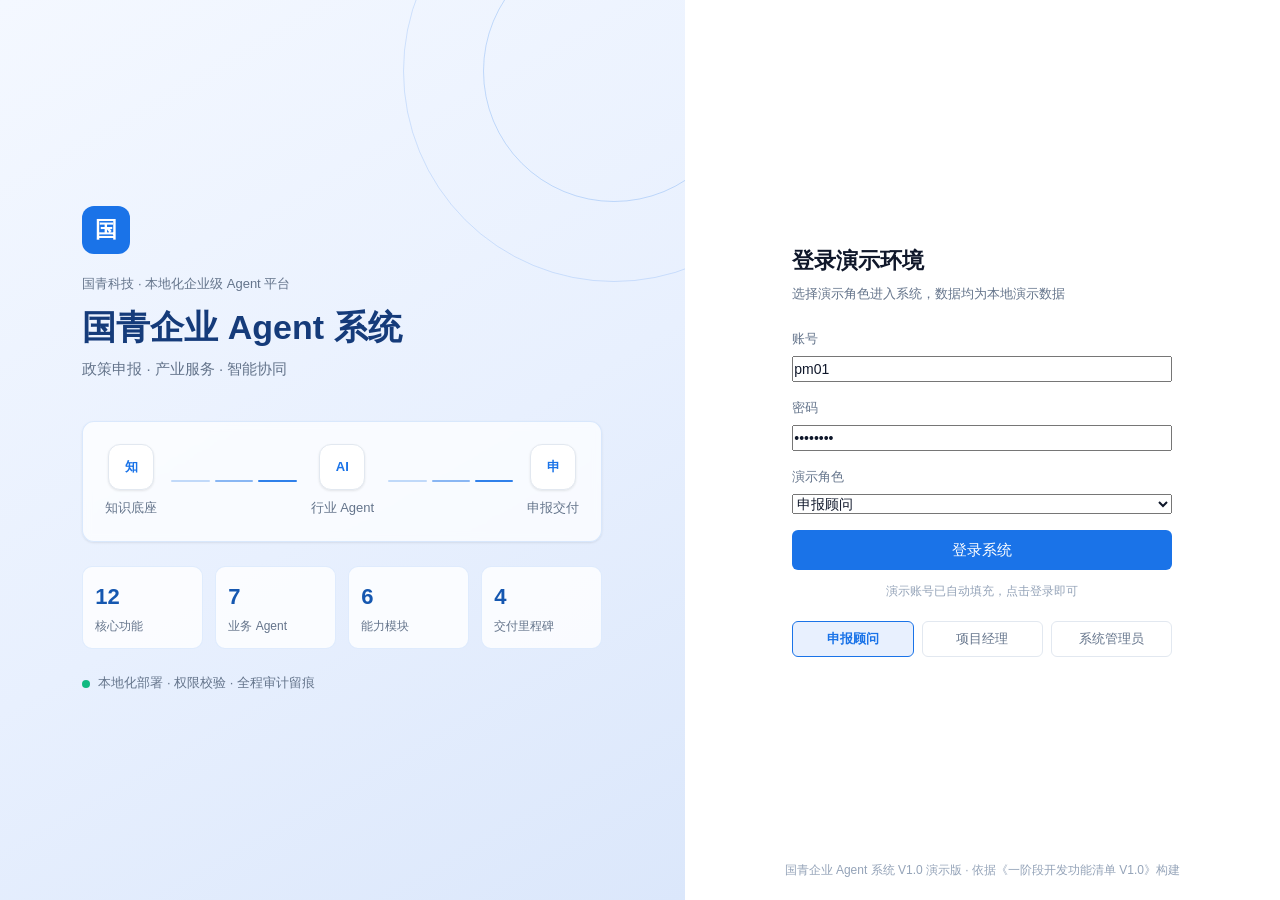
==== 国青企业Agent系统Demo/index.html @ c6323698 "原型初始版本，第一轮评审" ====
<!DOCTYPE html>
<html lang="zh-CN">
<head>
  <meta charset="UTF-8">
  <meta name="viewport" content="width=device-width, initial-scale=1.0">
  <title>国青企业 Agent 系统 · 一阶段 Demo</title>
  <link rel="stylesheet" href="css/style.css">
</head>
<body>
  <div id="app">
    <!-- 登录页 -->
    <div id="login-view" class="login-view">
      <div class="login-brand">
        <div class="login-brand-inner">
          <div class="brand-mark brand-mark-lg">国</div>
          <div class="login-kicker">国青科技 · 本地化企业级 Agent 平台</div>
          <h1>国青企业 Agent 系统</h1>
          <p class="login-tagline">政策申报 · 产业服务 · 智能协同</p>
          <div class="login-flow" aria-hidden="true">
            <div class="flow-node"><span class="flow-ico">知</span><span>知识底座</span></div>
            <div class="flow-line"><i></i><i></i><i></i></div>
            <div class="flow-node"><span class="flow-ico">AI</span><span>行业 Agent</span></div>
            <div class="flow-line"><i></i><i></i><i></i></div>
            <div class="flow-node"><span class="flow-ico">申</span><span>申报交付</span></div>
          </div>
          <div class="login-stats">
            <div><b>12</b><span>核心功能</span></div>
            <div><b>7</b><span>业务 Agent</span></div>
            <div><b>6</b><span>能力模块</span></div>
            <div><b>4</b><span>交付里程碑</span></div>
          </div>
          <div class="login-secure">
            <span class="dot dot-green"></span> 本地化部署 · 权限校验 · 全程审计留痕
          </div>
        </div>
      </div>
      <div class="login-panel">
        <div class="login-card">
          <div class="login-card-head">
            <h2>登录演示环境</h2>
            <p>选择演示角色进入系统，数据均为本地演示数据</p>
          </div>
          <label class="field">
            <span>账号</span>
            <input id="login-account" type="text" value="pm01" autocomplete="username">
          </label>
          <label class="field">
            <span>密码</span>
            <input id="login-password" type="password" value="demo1234" autocomplete="current-password">
          </label>
          <label class="field">
            <span>演示角色</span>
            <select id="login-role">
              <option value="申报顾问">申报顾问</option>
              <option value="项目经理">项目经理</option>
              <option value="系统管理员">系统管理员</option>
            </select>
          </label>
          <button id="login-btn" class="btn btn-primary btn-block">登录系统</button>
          <div class="login-hint">演示账号已自动填充，点击登录即可</div>
          <div class="login-roles">
            <button class="role-chip active" data-role="申报顾问">申报顾问</button>
            <button class="role-chip" data-role="项目经理">项目经理</button>
            <button class="role-chip" data-role="系统管理员">系统管理员</button>
          </div>
        </div>
        <div class="login-foot">国青企业 Agent 系统 V1.0 演示版 · 依据《一阶段开发功能清单 V1.0》构建</div>
      </div>
    </div>

    <!-- 主应用 -->
    <div id="app-shell" class="app-shell hidden">
      <aside class="sidebar" id="sidebar">
        <div class="sidebar-brand">
          <span class="brand-mark">国</span>
          <div>
            <div class="brand-name">国青企业 Agent</div>
            <div class="brand-sub">政策申报协同平台</div>
          </div>
        </div>
        <nav class="side-nav" id="side-nav"></nav>
        <div class="side-user">
          <div class="avatar" id="side-avatar">顾</div>
          <div>
            <div class="side-user-name" id="side-user-name">顾晓岚</div>
            <div class="side-user-role" id="side-user-role">申报顾问</div>
          </div>
          <button class="icon-btn" id="logout-btn" title="退出登录" aria-label="退出登录"></button>
        </div>
      </aside>

      <div class="main">
        <header class="topbar">
          <button class="icon-btn menu-btn" id="menu-btn" title="菜单" aria-label="菜单"></button>
          <div class="crumb" id="crumb">工作台</div>
          <div class="top-search">
            <input id="global-search" type="text" placeholder="搜索功能、企业、政策、文档…">
            <button class="btn btn-ghost btn-sm" id="search-btn">搜索</button>
          </div>
          <div class="top-actions">
            <button class="icon-btn" id="notify-btn" title="通知" aria-label="通知">
              <span class="notify-dot"></span>
            </button>
            <div class="top-user">
              <div class="avatar" id="top-avatar">顾</div>
              <div>
                <div class="top-user-name" id="top-user-name">顾晓岚</div>
                <div class="top-user-role" id="top-user-role">申报顾问</div>
              </div>
            </div>
          </div>
          <div class="dropdown hidden" id="notify-dropdown">
            <div class="dropdown-head">待办与提醒</div>
            <div class="dropdown-list" id="notify-list"></div>
          </div>
        </header>
        <main class="view" id="view"></main>
      </div>
    </div>
  </div>

  <div id="modal-root"></div>
  <div id="drawer-root"></div>
  <div id="toast-root"></div>
  <script src="js/data.js"></script>
  <script src="js/app.js"></script>
</body>
</html>
---- 国青企业Agent系统Demo/css/style.css ----
:root {
  --primary: #1a73e8;
  --primary-light: #e8f0fe;
  --primary-dark: #1557b0;
  --success: #10b981;
  --success-bg: #d1fae5;
  --success-text: #059669;
  --warning: #f59e0b;
  --warning-bg: #fef3c7;
  --warning-text: #d97706;
  --danger: #ef4444;
  --danger-bg: #fee2e2;
  --danger-text: #ef4444;
  --info: #3b82f6;
  --info-bg: #e8f0fe;
  --info-text: #1a73e8;
  --bg: #f8fafc;
  --card: #ffffff;
  --border: #e2e8f0;
  --secondary-bg: #f1f5f9;
  --row-alt: #fafbfc;
  --text: #0f172a;
  --text-2: #64748b;
  --text-3: #94a3b8;
  --radius-btn: 6px;
  --radius-input: 8px;
  --radius-card: 10px;
  --radius-modal: 12px;
  --shadow-card: 0 1px 3px rgba(0,0,0,.06), 0 1px 2px rgba(0,0,0,.04);
  --shadow-hover: 0 4px 16px rgba(0,0,0,.08);
  --shadow-modal: 0 8px 32px rgba(0,0,0,.12);
  --sidebar-w: 232px;
  --topbar-h: 56px;
  --font: "PingFang SC", "Microsoft YaHei", "Segoe UI", sans-serif;
}

* { box-sizing: border-box; margin: 0; padding: 0; }
html, body { height: 100%; }
body {
  font-family: var(--font);
  font-size: 14px;
  line-height: 1.6;
  color: var(--text);
  background: var(--bg);
  -webkit-font-smoothing: antialiased;
}
button, input, select, textarea { font: inherit; color: inherit; }
button { cursor: pointer; background: none; border: none; }
a { color: var(--primary); text-decoration: none; }
.hidden { display: none !important; }

/* ===== 通用元素 ===== */
.btn {
  display: inline-flex;
  align-items: center;
  justify-content: center;
  gap: 6px;
  height: 34px;
  padding: 0 14px;
  border-radius: var(--radius-btn);
  font-size: 14px;
  font-weight: 500;
  border: 1px solid transparent;
  transition: all 150ms cubic-bezier(.4,0,.2,1);
  white-space: nowrap;
}
.btn svg { width: 15px; height: 15px; flex: none; }
.btn:active { transform: scale(.98); }
.btn:disabled { opacity: .4; cursor: not-allowed; }
.btn-primary { background: var(--primary); color: #fff; }
.btn-primary:hover { background: var(--primary-dark); }
.btn-outline { border-color: var(--border); background: var(--card); color: var(--text); }
.btn-outline:hover { border-color: var(--primary); color: var(--primary); background: var(--primary-light); }
.btn-ghost { color: var(--text-2); }
.btn-ghost:hover { background: var(--secondary-bg); color: var(--text); }
.btn-danger { background: var(--danger-bg); color: var(--danger-text); }
.btn-danger:hover { background: #fecaca; }
.btn-success { background: var(--success-bg); color: var(--success-text); }
.btn-sm { height: 28px; padding: 0 10px; font-size: 13px; }
.btn-block { width: 100%; height: 40px; font-size: 15px; }
.icon-btn {
  width: 32px; height: 32px;
  display: inline-flex; align-items: center; justify-content: center;
  border-radius: var(--radius-btn); color: var(--text-2);
  transition: all 150ms cubic-bezier(.4,0,.2,1); position: relative;
}
.icon-btn:hover { background: var(--secondary-bg); color: var(--text); }
.icon-btn svg { width: 17px; height: 17px; }

.field { display: flex; flex-direction: column; gap: 6px; }
.field > span { font-size: 13px; color: var(--text-2); }
.input, .select, textarea.input {
  height: 38px;
  border: 1px solid var(--border);
  border-radius: var(--radius-input);
  background: var(--card);
  padding: 0 12px;
  font-size: 14px;
  outline: none;
  width: 100%;
  transition: box-shadow 150ms ease, border-color 150ms ease;
}
textarea.input { height: auto; padding: 10px 12px; resize: vertical; }
.input:focus, .select:focus, textarea.input:focus {
  border-color: var(--primary);
  box-shadow: 0 0 0 2px rgba(26,115,232,.22);
}
.input::placeholder, textarea.input::placeholder { color: var(--text-3); }
.form-grid { display: grid; grid-template-columns: repeat(2, 1fr); gap: 16px; }

.card {
  background: var(--card);
  border: 1px solid var(--border);
  border-radius: var(--radius-card);
  box-shadow: var(--shadow-card);
  padding: 20px;
  transition: box-shadow 150ms ease;
}
.card.hoverable:hover { box-shadow: var(--shadow-hover); }
.card-head {
  display: flex; align-items: flex-start; justify-content: space-between;
  gap: 16px; margin-bottom: 16px;
}
.card-title { font-size: 16px; font-weight: 600; line-height: 1.4; }
.card-sub { font-size: 12px; color: var(--text-2); margin-top: 2px; }

.page-head {
  display: flex; align-items: flex-start; justify-content: space-between;
  gap: 16px; margin-bottom: 20px; flex-wrap: wrap;
}
.page-title { font-size: 20px; font-weight: 700; line-height: 1.3; }
.page-sub { font-size: 13px; color: var(--text-2); margin-top: 4px; max-width: 760px; }
.page-actions { display: flex; gap: 8px; align-items: center; flex-wrap: wrap; }

.tag {
  display: inline-flex; align-items: center; gap: 4px;
  height: 22px; padding: 0 8px; border-radius: 12px;
  font-size: 11px; font-weight: 500; white-space: nowrap;
}
.tag::before { content: ""; width: 5px; height: 5px; border-radius: 50%; background: currentColor; }
.tag-green { background: var(--success-bg); color: var(--success-text); }
.tag-yellow { background: var(--warning-bg); color: var(--warning-text); }
.tag-red { background: var(--danger-bg); color: var(--danger-text); }
.tag-blue { background: var(--info-bg); color: var(--info-text); }
.tag-gray { background: var(--secondary-bg); color: var(--text-2); }
.tag-plain::before { display: none; }

.dot { display: inline-block; width: 8px; height: 8px; border-radius: 50%; }
.dot-green { background: var(--success); }
.dot-yellow { background: var(--warning); }
.dot-red { background: var(--danger); }
.dot-blue { background: var(--info); }
.dot-gray { background: var(--text-3); }

.table-wrap { overflow-x: auto; border: 1px solid var(--border); border-radius: 8px; }
.table { width: 100%; border-collapse: collapse; font-size: 13px; min-width: 720px; }
.table th {
  background: var(--secondary-bg);
  color: var(--text-2);
  font-size: 12px;
  font-weight: 500;
  text-align: left;
  padding: 10px 12px;
  white-space: nowrap;
  border-bottom: 1px solid var(--border);
}
.table td {
  padding: 10px 12px;
  border-bottom: 1px solid var(--border);
  vertical-align: middle;
  line-height: 1.5;
}
.table tbody tr:nth-child(even) { background: var(--row-alt); }
.table tbody tr:hover { background: var(--primary-light); }
.table tbody tr:last-child td { border-bottom: none; }
.table .num { text-align: right; font-variant-numeric: tabular-nums; font-weight: 600; }
.table .link { color: var(--primary); cursor: pointer; }
.table .link:hover { text-decoration: underline; }

.kpi-row { display: grid; grid-template-columns: repeat(4, 1fr); gap: 16px; margin-bottom: 16px; }
.kpi {
  background: var(--card); border: 1px solid var(--border);
  border-radius: var(--radius-card); box-shadow: var(--shadow-card); padding: 16px;
  display: flex; align-items: center; gap: 14px;
}
.kpi-ico {
  width: 40px; height: 40px; border-radius: 10px; flex: none;
  display: flex; align-items: center; justify-content: center;
  background: var(--primary-light); color: var(--primary);
}
.kpi-ico svg { width: 20px; height: 20px; }
.kpi-meta { min-width: 0; }
.kpi-label { font-size: 12px; color: var(--text-2); }
.kpi-value { font-size: 22px; font-weight: 700; font-variant-numeric: tabular-nums; line-height: 1.25; }
.kpi-delta { font-size: 12px; color: var(--text-2); display: flex; align-items: center; gap: 4px; }
.kpi-delta.up { color: var(--success-text); }
.kpi-delta.down { color: var(--danger-text); }

.grid-2 { display: grid; grid-template-columns: 1fr 1fr; gap: 16px; }
.grid-3 { display: grid; grid-template-columns: repeat(3, 1fr); gap: 16px; }
.grid-4 { display: grid; grid-template-columns: repeat(4, 1fr); gap: 16px; }
.grid-2-1 { display: grid; grid-template-columns: 2fr 1fr; gap: 16px; }
.grid-1-2 { display: grid; grid-template-columns: 1fr 2fr; gap: 16px; }
.section { margin-bottom: 16px; }

.bar { height: 8px; border-radius: 4px; background: var(--secondary-bg); overflow: hidden; }
.bar > i { display: block; height: 100%; border-radius: 4px; background: var(--primary); }
.bar-green > i { background: var(--success); }
.bar-yellow > i { background: var(--warning); }
.bar-red > i { background: var(--danger); }

.progress-steps { display: flex; align-items: flex-start; gap: 0; }
.pstep { flex: 1; display: flex; flex-direction: column; align-items: center; gap: 6px; text-align: center; position: relative; }
.pstep::before {
  content: ""; position: absolute; top: 13px; left: -50%; width: 100%; height: 2px; background: var(--border);
}
.pstep:first-child::before { display: none; }
.pstep.done::before { background: var(--success); }
.pstep-ico {
  width: 28px; height: 28px; border-radius: 50%; background: var(--secondary-bg);
  color: var(--text-3); display: flex; align-items: center; justify-content: center;
  font-size: 12px; font-weight: 600; z-index: 1; border: 2px solid var(--border);
}
.pstep.done .pstep-ico { background: var(--success-bg); color: var(--success-text); border-color: var(--success); }
.pstep.active .pstep-ico { background: var(--primary-light); color: var(--primary); border-color: var(--primary); }
.pstep-label { font-size: 12px; color: var(--text-2); }
.pstep.done .pstep-label { color: var(--success-text); }
.pstep.active .pstep-label { color: var(--primary); font-weight: 600; }

.filter-bar {
  display: flex; align-items: flex-end; gap: 12px; flex-wrap: wrap;
  background: var(--card); border: 1px solid var(--border); border-radius: var(--radius-card);
  padding: 16px; margin-bottom: 16px;
}
.filter-bar .field { min-width: 150px; flex: 1; }

.tabs { display: flex; gap: 4px; border-bottom: 1px solid var(--border); margin-bottom: 16px; }
.tab {
  padding: 8px 12px; font-size: 14px; color: var(--text-2); border-bottom: 2px solid transparent;
  margin-bottom: -1px; transition: all 150ms ease;
}
.tab:hover { color: var(--text); }
.tab.active { color: var(--primary); border-bottom-color: var(--primary); font-weight: 600; }

.agent-steps {
  background: var(--primary-light); border-radius: 8px; padding: 12px 16px;
  display: flex; align-items: center; gap: 10px; font-size: 13px; color: var(--primary-dark);
  margin-bottom: 12px;
}
.agent-steps .spin { width: 16px; height: 16px; border: 2px solid rgba(26,115,232,.25); border-top-color: var(--primary); border-radius: 50%; animation: spin .8s linear infinite; }
@keyframes spin { to { transform: rotate(360deg); } }

.skeleton { border-radius: 6px; background: linear-gradient(90deg, #eef2f7 25%, #e2e8f0 37%, #eef2f7 63%); background-size: 400% 100%; animation: shimmer 1.4s ease infinite; }
@keyframes shimmer { 0% { background-position: 100% 0; } 100% { background-position: -100% 0; } }

.empty {
  display: flex; flex-direction: column; align-items: center; justify-content: center;
  gap: 8px; padding: 40px 16px; color: var(--text-3); text-align: center;
}
.empty svg { width: 40px; height: 40px; opacity: .55; }

/* ===== 登录页 ===== */
.login-view { min-height: 100vh; display: grid; grid-template-columns: 1.15fr 1fr; background: var(--card); }
.login-brand {
  background: linear-gradient(150deg, #f4f8ff 0%, #e8f0fe 55%, #dbe7fb 100%);
  display: flex; align-items: center; justify-content: center; padding: 48px; position: relative; overflow: hidden;
}
.login-brand::before {
  content: ""; position: absolute; right: -140px; top: -140px; width: 420px; height: 420px;
  border-radius: 50%; border: 1px solid rgba(26,115,232,.16);
}
.login-brand::after {
  content: ""; position: absolute; right: -60px; top: -60px; width: 260px; height: 260px;
  border-radius: 50%; border: 1px solid rgba(26,115,232,.22);
}
.login-brand-inner { max-width: 520px; width: 100%; position: relative; z-index: 1; }
.brand-mark {
  width: 34px; height: 34px; border-radius: 9px; background: var(--primary); color: #fff;
  display: inline-flex; align-items: center; justify-content: center; font-weight: 700; font-size: 16px; flex: none;
}
.brand-mark-lg { width: 48px; height: 48px; border-radius: 12px; font-size: 22px; }
.login-kicker { margin-top: 20px; font-size: 13px; color: var(--text-2); letter-spacing: 0; }
.login-brand h1 { font-size: 34px; font-weight: 700; line-height: 1.3; margin-top: 10px; color: #153b7a; }
.login-tagline { font-size: 15px; color: var(--text-2); margin-top: 8px; }
.login-flow {
  margin-top: 40px; background: rgba(255,255,255,.72); border: 1px solid rgba(26,115,232,.14);
  border-radius: 12px; padding: 22px; display: flex; align-items: center; gap: 14px;
  box-shadow: var(--shadow-card); backdrop-filter: blur(4px);
}
.flow-node { display: flex; flex-direction: column; align-items: center; gap: 8px; font-size: 13px; color: var(--text-2); flex: none; }
.flow-ico {
  width: 46px; height: 46px; border-radius: 12px; background: var(--card);
  border: 1px solid var(--border); box-shadow: var(--shadow-card);
  display: flex; align-items: center; justify-content: center; font-size: 13px; font-weight: 700; color: var(--primary);
}
.flow-line { flex: 1; display: flex; gap: 5px; }
.flow-line i { flex: 1; height: 2px; border-radius: 1px; background: var(--primary); opacity: .25; }
.flow-line i:nth-child(2) { opacity: .5; }
.flow-line i:nth-child(3) { opacity: .9; }
.login-stats { display: grid; grid-template-columns: repeat(4, 1fr); gap: 12px; margin-top: 24px; }
.login-stats > div { background: rgba(255,255,255,.8); border: 1px solid rgba(26,115,232,.12); border-radius: 10px; padding: 12px; }
.login-stats b { display: block; font-size: 22px; color: var(--primary-dark); font-variant-numeric: tabular-nums; }
.login-stats span { font-size: 12px; color: var(--text-2); }
.login-secure { display: flex; align-items: center; gap: 8px; margin-top: 24px; font-size: 13px; color: var(--text-2); }

.login-panel { display: flex; flex-direction: column; align-items: center; justify-content: center; padding: 48px; background: var(--card); }
.login-card { width: 100%; max-width: 380px; }
.login-card-head h2 { font-size: 22px; font-weight: 700; }
.login-card-head p { font-size: 13px; color: var(--text-2); margin: 6px 0 24px; }
.login-card .field { margin-bottom: 16px; }
.login-hint { font-size: 12px; color: var(--text-3); text-align: center; margin-top: 12px; }
.login-roles { display: grid; grid-template-columns: repeat(3, 1fr); gap: 8px; margin-top: 20px; }
.role-chip {
  height: 36px; border-radius: var(--radius-btn); border: 1px solid var(--border);
  font-size: 13px; color: var(--text-2); transition: all 150ms ease;
}
.role-chip:hover { border-color: var(--primary); color: var(--primary); }
.role-chip.active { background: var(--primary-light); border-color: var(--primary); color: var(--primary); font-weight: 600; }
.login-foot { position: absolute; bottom: 20px; font-size: 12px; color: var(--text-3); }

/* ===== 主框架 ===== */
.app-shell { min-height: 100vh; display: flex; }
.sidebar {
  width: var(--sidebar-w); flex: none; background: var(--card); border-right: 1px solid var(--border);
  display: flex; flex-direction: column; position: sticky; top: 0; height: 100vh;
}
.sidebar-brand { display: flex; align-items: center; gap: 10px; padding: 16px; border-bottom: 1px solid var(--border); }
.brand-name { font-size: 14px; font-weight: 700; }
.brand-sub { font-size: 11px; color: var(--text-2); }
.side-nav { flex: 1; overflow-y: auto; padding: 12px 10px; }
.nav-group { margin-bottom: 4px; }
.nav-item {
  display: flex; align-items: center; gap: 10px; width: 100%;
  padding: 9px 10px; border-radius: 6px; font-size: 14px; color: var(--text-2);
  transition: all 150ms ease; text-align: left;
}
.nav-item svg { width: 17px; height: 17px; flex: none; }
.nav-item:hover { background: var(--secondary-bg); color: var(--text); }
.nav-item.active { background: var(--primary-light); color: var(--primary); font-weight: 600; }
.nav-chevron { margin-left: auto; width: 14px; height: 14px; transition: transform 150ms ease; }
.nav-chevron.open { transform: rotate(90deg); }
.nav-sub { padding-left: 34px; display: none; }
.nav-sub.open { display: block; }
.nav-sub-item {
  display: block; width: 100%; text-align: left; padding: 7px 10px;
  border-radius: 6px; font-size: 13px; color: var(--text-2); transition: all 150ms ease;
}
.nav-sub-item:hover { background: var(--secondary-bg); color: var(--text); }
.nav-sub-item.active { color: var(--primary); font-weight: 600; background: var(--primary-light); }
.side-user {
  border-top: 1px solid var(--border); padding: 12px 14px;
  display: flex; align-items: center; gap: 10px;
}
.avatar {
  width: 32px; height: 32px; border-radius: 50%; flex: none;
  background: linear-gradient(135deg, var(--primary), #4f83f1); color: #fff;
  display: flex; align-items: center; justify-content: center; font-size: 13px; font-weight: 600;
}
.side-user-name { font-size: 13px; font-weight: 600; }
.side-user-role { font-size: 12px; color: var(--text-2); }
.side-user .icon-btn { margin-left: auto; }

.main { flex: 1; min-width: 0; display: flex; flex-direction: column; }
.topbar {
  height: var(--topbar-h); background: var(--card); border-bottom: 1px solid var(--border);
  display: flex; align-items: center; gap: 16px; padding: 0 20px; position: sticky; top: 0; z-index: 30;
}
.crumb { font-size: 14px; font-weight: 600; white-space: nowrap; }
.top-search { flex: 1; max-width: 440px; display: flex; gap: 8px; margin-left: auto; }
.top-search .input { height: 32px; }
.top-actions { display: flex; align-items: center; gap: 6px; }
.top-user { display: flex; align-items: center; gap: 8px; padding-left: 6px; }
.top-user-name { font-size: 13px; font-weight: 600; }
.top-user-role { font-size: 12px; color: var(--text-2); }
.notify-dot {
  position: absolute; top: 6px; right: 6px; width: 7px; height: 7px; border-radius: 50%;
  background: var(--danger); border: 1.5px solid var(--card);
}
.menu-btn { display: none; }
.dropdown {
  position: absolute; top: 48px; right: 8px; width: 320px; background: var(--card);
  border: 1px solid var(--border); border-radius: var(--radius-card); box-shadow: var(--shadow-modal);
  z-index: 60; overflow: hidden;
}
.dropdown-head { padding: 12px 16px; font-size: 14px; font-weight: 600; border-bottom: 1px solid var(--border); }
.dropdown-list { max-height: 360px; overflow-y: auto; }
.drop-item { display: flex; gap: 10px; padding: 12px 16px; border-bottom: 1px solid var(--border); align-items: flex-start; }
.drop-item:last-child { border-bottom: none; }
.drop-item:hover { background: var(--secondary-bg); }
.drop-item .dot { margin-top: 6px; }
.drop-item b { font-size: 13px; display: block; }
.drop-item span { font-size: 12px; color: var(--text-2); display: block; }
.drop-item time { font-size: 11px; color: var(--text-3); display: block; margin-top: 2px; }

.view { padding: 24px; flex: 1; }

/* ===== 组件：聊天 / 时间线 / 详情抽屉 / 模态 ===== */
.chat-box {
  display: flex; flex-direction: column; gap: 14px; padding: 16px;
  max-height: 520px; overflow-y: auto; background: var(--bg); border: 1px solid var(--border);
  border-radius: 8px;
}
.msg { display: flex; gap: 10px; max-width: 92%; }
.msg.user { align-self: flex-end; flex-direction: row-reverse; }
.msg-avatar { width: 30px; height: 30px; border-radius: 50%; flex: none; display: flex; align-items: center; justify-content: center; font-size: 12px; font-weight: 700; color: #fff; }
.msg.user .msg-avatar { background: var(--primary); }
.msg.agent .msg-avatar { background: linear-gradient(135deg, #7c3aed, var(--primary)); }
.msg-body {
  background: var(--card); border: 1px solid var(--border); border-radius: 8px;
  padding: 12px 14px; font-size: 14px; line-height: 1.7; box-shadow: var(--shadow-card);
}
.msg.user .msg-body { background: var(--primary); border-color: var(--primary); color: #fff; }
.cite-row { display: flex; flex-wrap: wrap; gap: 8px; margin-top: 10px; }
.cite-chip {
  display: inline-flex; align-items: center; gap: 5px; background: var(--primary-light);
  color: var(--primary-dark); border-radius: 6px; padding: 4px 8px; font-size: 12px; cursor: pointer;
}
.cite-chip:hover { background: #dbe7fb; }
.msg-actions { display: flex; gap: 8px; margin-top: 12px; }
.chat-input { display: flex; gap: 8px; margin-top: 12px; }
.chat-suggests { display: flex; flex-wrap: wrap; gap: 8px; margin-top: 12px; }
.suggest-chip {
  font-size: 12px; color: var(--primary); background: var(--primary-light);
  border: 1px solid transparent; border-radius: 14px; padding: 5px 10px; transition: all 150ms ease;
}
.suggest-chip:hover { border-color: var(--primary); }

.timeline { position: relative; padding-left: 22px; }
.timeline::before { content: ""; position: absolute; left: 7px; top: 6px; bottom: 6px; width: 2px; background: var(--border); }
.tl-item { position: relative; margin-bottom: 18px; }
.tl-item::before {
  content: ""; position: absolute; left: -22px; top: 6px; width: 12px; height: 12px;
  border-radius: 50%; background: var(--card); border: 3px solid var(--primary);
}
.tl-date { font-size: 12px; color: var(--text-2); margin-bottom: 6px; font-weight: 600; }

.modal-mask {
  position: fixed; inset: 0; background: rgba(15,23,42,.45); z-index: 100;
  display: flex; align-items: center; justify-content: center; padding: 24px;
}
.modal {
  width: 100%; max-width: 640px; max-height: 86vh; overflow-y: auto;
  background: var(--card); border-radius: var(--radius-modal); box-shadow: var(--shadow-modal);
  padding: 24px;
}
.modal-head { display: flex; align-items: flex-start; justify-content: space-between; gap: 16px; margin-bottom: 18px; }
.modal-title { font-size: 18px; font-weight: 700; }
.modal-sub { font-size: 13px; color: var(--text-2); margin-top: 4px; }
.modal-foot { display: flex; justify-content: flex-end; gap: 8px; margin-top: 22px; }

.drawer-mask { position: fixed; inset: 0; background: rgba(15,23,42,.32); z-index: 90; }
.drawer {
  position: fixed; top: 0; right: 0; bottom: 0; width: 560px; max-width: 94vw;
  background: var(--card); box-shadow: var(--shadow-modal); z-index: 95;
  display: flex; flex-direction: column; animation: slideIn .18s ease;
}
@keyframes slideIn { from { transform: translateX(24px); opacity: 0; } to { transform: none; opacity: 1; } }
.drawer-head { padding: 20px 24px; border-bottom: 1px solid var(--border); display: flex; align-items: flex-start; justify-content: space-between; gap: 16px; }
.drawer-body { flex: 1; overflow-y: auto; padding: 20px 24px; }
.drawer-foot { padding: 14px 24px; border-top: 1px solid var(--border); display: flex; justify-content: flex-end; gap: 8px; }

.toast-root { position: fixed; top: 68px; right: 20px; z-index: 200; display: flex; flex-direction: column; gap: 8px; }
.toast {
  background: var(--text); color: #fff; border-radius: 8px; padding: 10px 14px;
  font-size: 13px; box-shadow: var(--shadow-modal); display: flex; align-items: center; gap: 8px;
  animation: toastIn .2s ease; max-width: 360px;
}
.toast.success { background: var(--success-text); }
.toast.warning { background: var(--warning-text); }
.toast.error { background: var(--danger-text); }
@keyframes toastIn { from { transform: translateY(-8px); opacity: 0; } to { transform: none; opacity: 1; } }

.score-ring { position: relative; width: 120px; height: 120px; border-radius: 50%; }
.score-ring .ring-inner {
  position: absolute; inset: 12px; border-radius: 50%; background: var(--card);
  display: flex; flex-direction: column; align-items: center; justify-content: center;
}
.score-ring b { font-size: 26px; font-weight: 700; font-variant-numeric: tabular-nums; line-height: 1.1; }
.score-ring span { font-size: 11px; color: var(--text-2); }

.diff-orig { background: var(--danger-bg); border-radius: 3px; padding: 0 2px; }
.diff-new { background: var(--success-bg); border-radius: 3px; padding: 0 2px; }
.doc-preview {
  background: #fff; border: 1px solid var(--border); border-radius: 8px;
  padding: 24px; font-size: 13px; line-height: 1.9; max-height: 480px; overflow-y: auto;
}
.doc-preview h3 { font-size: 15px; margin: 14px 0 8px; color: #153b7a; }
.doc-preview p { margin-bottom: 8px; }
.doc-preview .cite { color: var(--info-text); font-size: 11px; }

.slide-grid { display: grid; grid-template-columns: repeat(3, 1fr); gap: 14px; }
.slide-card { border: 1px solid var(--border); border-radius: 8px; overflow: hidden; cursor: pointer; transition: all 150ms ease; background: #fff; }
.slide-card:hover { box-shadow: var(--shadow-hover); }
.slide-card.active { border-color: var(--primary); box-shadow: 0 0 0 2px rgba(26,115,232,.2); }
.slide-thumb { aspect-ratio: 16 / 10; background: linear-gradient(160deg, #f4f8ff, #e8f0fe); padding: 14px; display: flex; flex-direction: column; gap: 6px; }
.slide-thumb i { display: block; height: 6px; border-radius: 3px; background: rgba(26,115,232,.25); }
.slide-thumb i:first-child { width: 55%; height: 9px; background: var(--primary); }
.slide-thumb i:nth-child(2) { width: 90%; }
.slide-thumb i:nth-child(3) { width: 82%; }
.slide-thumb i:nth-child(4) { width: 70%; }
.slide-name { padding: 8px 12px; font-size: 12px; border-top: 1px solid var(--border); color: var(--text-2); }

.switch { position: relative; width: 38px; height: 22px; border-radius: 12px; background: var(--border); transition: background 150ms ease; flex: none; }
.switch::after {
  content: ""; position: absolute; top: 3px; left: 3px; width: 16px; height: 16px;
  border-radius: 50%; background: #fff; box-shadow: 0 1px 2px rgba(0,0,0,.2); transition: left 150ms ease;
}
.switch.on { background: var(--primary); }
.switch.on::after { left: 19px; }
.setting-row { display: flex; align-items: center; justify-content: space-between; gap: 16px; padding: 14px 0; border-bottom: 1px solid var(--border); }
.setting-row:last-child { border-bottom: none; }
.setting-row b { font-size: 14px; display: block; }
.setting-row span { font-size: 12px; color: var(--text-2); display: block; margin-top: 2px; }

.qa-drawer { }
.qa-block { margin-bottom: 16px; }
.qa-block-title { font-size: 13px; font-weight: 600; color: var(--text-2); margin-bottom: 8px; }
.qa-text { font-size: 13px; color: var(--text); background: var(--bg); border-radius: 8px; padding: 12px; line-height: 1.8; border: 1px solid var(--border); }

.agent-card { display: flex; align-items: center; gap: 12px; padding: 14px; border: 1px solid var(--border); border-radius: var(--radius-card); background: var(--card); }
.agent-ico { width: 38px; height: 38px; border-radius: 10px; background: var(--primary-light); color: var(--primary); display: flex; align-items: center; justify-content: center; font-size: 12px; font-weight: 700; flex: none; }
.agent-meta { flex: 1; min-width: 0; }
.agent-meta b { font-size: 14px; display: block; }
.agent-meta span { font-size: 12px; color: var(--text-2); display: block; }

.chip { display: inline-flex; align-items: center; gap: 4px; height: 26px; padding: 0 10px; border-radius: 6px; background: var(--secondary-bg); font-size: 12px; color: var(--text-2); }
.chip-blue { background: var(--primary-light); color: var(--primary-dark); }

.kb-lib { cursor: pointer; transition: box-shadow 150ms ease, border-color 150ms ease; }
.kb-lib:hover { border-color: var(--primary); box-shadow: var(--shadow-hover); }
.kb-lib-head { display: flex; gap: 12px; align-items: flex-start; }
.kb-lib-head .kpi-ico { width: 40px; height: 40px; }
.kb-lib-foot {
  display: flex; align-items: center; justify-content: space-between;
  margin-top: 14px; padding-top: 12px; border-top: 1px solid var(--border);
}
.kb-lib-foot .link { font-size: 13px; }
.folder-row { display: flex; flex-wrap: wrap; gap: 8px; }
.folder-chip {
  display: inline-flex; align-items: center; gap: 6px; height: 32px; padding: 0 12px;
  border-radius: 6px; border: 1px solid var(--border); background: var(--card);
  font-size: 13px; color: var(--text-2); transition: all 150ms ease;
}
.folder-chip svg { width: 14px; height: 14px; }
.folder-chip:hover { border-color: var(--primary); color: var(--primary); }
.folder-chip.active { background: var(--primary-light); border-color: var(--primary); color: var(--primary); font-weight: 600; }

@media (max-width: 1200px) {
  .kpi-row { grid-template-columns: repeat(2, 1fr); }
  .grid-3, .grid-4 { grid-template-columns: repeat(2, 1fr); }
}
@media (max-width: 960px) {
  .login-view { grid-template-columns: 1fr; }
  .login-brand { display: none; }
  .sidebar { position: fixed; left: 0; top: 0; bottom: 0; z-index: 80; transform: translateX(-100%); transition: transform 180ms ease; box-shadow: var(--shadow-modal); }
  .sidebar.open { transform: none; }
  .menu-btn { display: inline-flex; }
  .top-search { display: none; }
  .grid-2, .grid-1-2, .grid-2-1 { grid-template-columns: 1fr; }
  .view { padding: 16px; }
  .slide-grid { grid-template-columns: repeat(2, 1fr); }
}
@media (max-width: 640px) {
  .kpi-row, .grid-3, .grid-4 { grid-template-columns: 1fr; }
  .form-grid { grid-template-columns: 1fr; }
  .top-user > div:last-child { display: none; }
  .login-panel { padding: 24px 16px; }
}
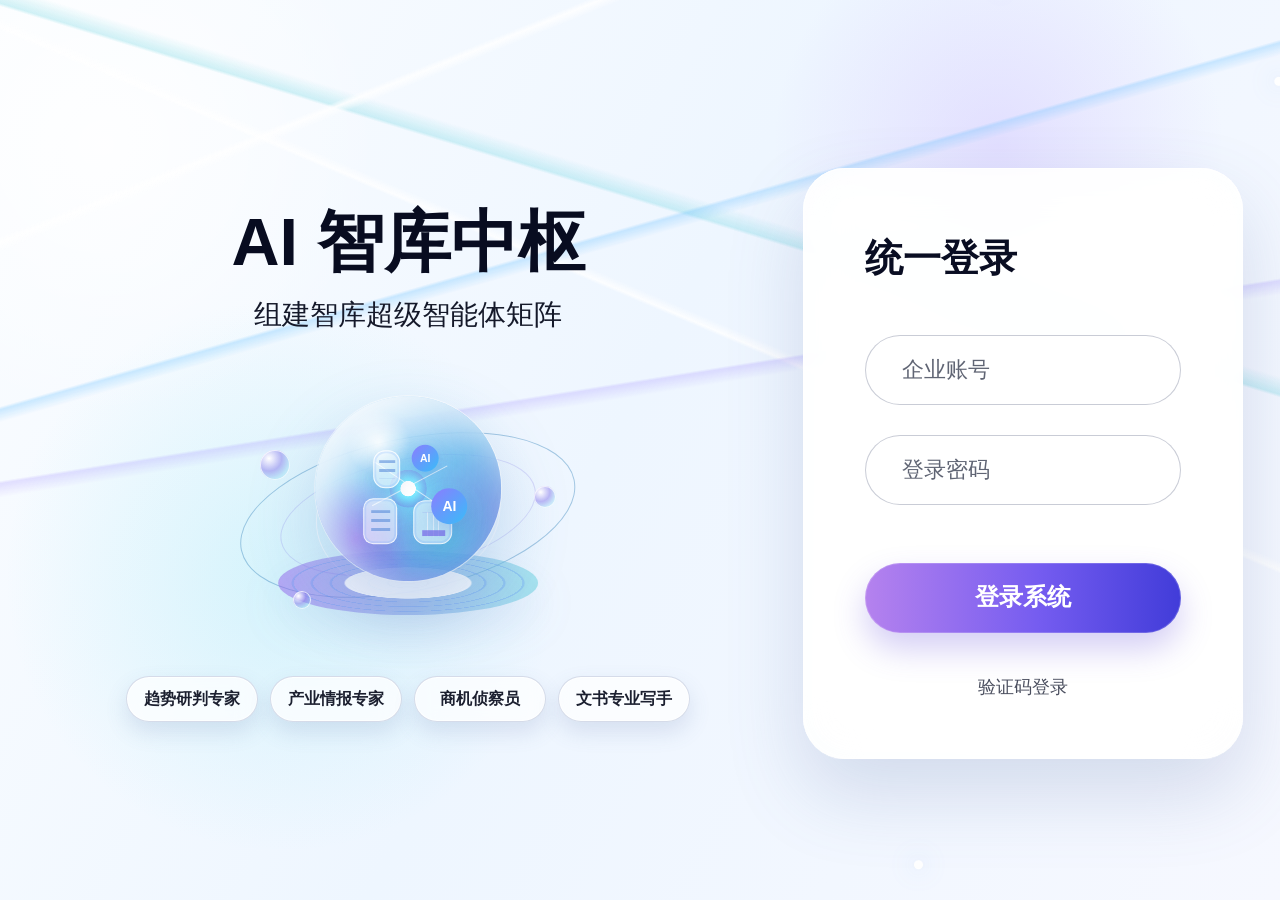
==== commit b6a98705: "Update enterprise agent demo UI" ====
--- a/国青企业Agent系统Demo/index.html
+++ b/国青企业Agent系统Demo/index.html
@@ -8,63 +8,162 @@
 </head>
 <body>
   <div id="app">
-    <!-- 登录页 -->
-    <div id="login-view" class="login-view">
-      <div class="login-brand">
-        <div class="login-brand-inner">
-          <div class="brand-mark brand-mark-lg">国</div>
-          <div class="login-kicker">国青科技 · 本地化企业级 Agent 平台</div>
-          <h1>国青企业 Agent 系统</h1>
-          <p class="login-tagline">政策申报 · 产业服务 · 智能协同</p>
-          <div class="login-flow" aria-hidden="true">
-            <div class="flow-node"><span class="flow-ico">知</span><span>知识底座</span></div>
-            <div class="flow-line"><i></i><i></i><i></i></div>
-            <div class="flow-node"><span class="flow-ico">AI</span><span>行业 Agent</span></div>
-            <div class="flow-line"><i></i><i></i><i></i></div>
-            <div class="flow-node"><span class="flow-ico">申</span><span>申报交付</span></div>
-          </div>
-          <div class="login-stats">
-            <div><b>12</b><span>核心功能</span></div>
-            <div><b>7</b><span>业务 Agent</span></div>
-            <div><b>6</b><span>能力模块</span></div>
-            <div><b>4</b><span>交付里程碑</span></div>
-          </div>
-          <div class="login-secure">
-            <span class="dot dot-green"></span> 本地化部署 · 权限校验 · 全程审计留痕
-          </div>
-        </div>
+    <!-- 登录页（深色科技风） -->
+    <div id="login-view" class="login-view login-view--tech">
+      <!-- 星空背景层 -->
+      <div class="login-stars" aria-hidden="true">
+        <div class="stars-layer stars-layer--1"></div>
+        <div class="stars-layer stars-layer--2"></div>
+        <div class="stars-layer stars-layer--3"></div>
       </div>
-      <div class="login-panel">
-        <div class="login-card">
-          <div class="login-card-head">
-            <h2>登录演示环境</h2>
-            <p>选择演示角色进入系统，数据均为本地演示数据</p>
-          </div>
-          <label class="field">
-            <span>账号</span>
-            <input id="login-account" type="text" value="pm01" autocomplete="username">
-          </label>
-          <label class="field">
-            <span>密码</span>
-            <input id="login-password" type="password" value="demo1234" autocomplete="current-password">
-          </label>
-          <label class="field">
-            <span>演示角色</span>
-            <select id="login-role">
-              <option value="申报顾问">申报顾问</option>
-              <option value="项目经理">项目经理</option>
-              <option value="系统管理员">系统管理员</option>
-            </select>
-          </label>
-          <button id="login-btn" class="btn btn-primary btn-block">登录系统</button>
-          <div class="login-hint">演示账号已自动填充，点击登录即可</div>
-          <div class="login-roles">
-            <button class="role-chip active" data-role="申报顾问">申报顾问</button>
-            <button class="role-chip" data-role="项目经理">项目经理</button>
-            <button class="role-chip" data-role="系统管理员">系统管理员</button>
-          </div>
-        </div>
-        <div class="login-foot">国青企业 Agent 系统 V1.0 演示版 · 依据《一阶段开发功能清单 V1.0》构建</div>
+      <!-- 装饰光斑 -->
+      <div class="login-glow login-glow--tl" aria-hidden="true"></div>
+      <div class="login-glow login-glow--br" aria-hidden="true"></div>
+
+      <div class="login-tech-inner">
+        <!-- 左侧品牌区 -->
+        <div class="login-tech-left">
+          <!-- 中央智库图标 -->
+          <div class="hub-stage" aria-hidden="true">
+            <div class="hub-orbit hub-orbit--outer"></div>
+            <div class="hub-orbit hub-orbit--mid"></div>
+            <div class="hub-orbit hub-orbit--inner"></div>
+            <svg class="hub-book" viewBox="0 0 200 200" fill="none">
+              <defs>
+                <radialGradient id="bookGlow" cx="50%" cy="50%" r="50%">
+                  <stop offset="0%" stop-color="#9ad5ff" stop-opacity="1"/>
+                  <stop offset="60%" stop-color="#5aa8ff" stop-opacity="0.6"/>
+                  <stop offset="100%" stop-color="#5aa8ff" stop-opacity="0"/>
+                </radialGradient>
+                <linearGradient id="bookCover" x1="0%" y1="0%" x2="100%" y2="100%">
+                  <stop offset="0%" stop-color="#cfe6ff"/>
+                  <stop offset="100%" stop-color="#7fb3ff"/>
+                </linearGradient>
+                <linearGradient id="bookPage" x1="0%" y1="0%" x2="0%" y2="100%">
+                  <stop offset="0%" stop-color="#ffffff"/>
+                  <stop offset="100%" stop-color="#d6e8ff"/>
+                </linearGradient>
+              </defs>
+              <!-- 光晕底 -->
+              <circle cx="100" cy="100" r="92" fill="url(#bookGlow)"/>
+              <!-- 外环装饰 -->
+              <circle cx="100" cy="100" r="78" stroke="rgba(154,213,255,.4)" stroke-width="1" fill="none" stroke-dasharray="2 4"/>
+              <circle cx="100" cy="100" r="64" stroke="rgba(154,213,255,.55)" stroke-width="1" fill="none"/>
+              <!-- 书的左页 -->
+              <path d="M100 60 L60 72 L60 138 L100 148 Z" fill="url(#bookPage)" stroke="url(#bookCover)" stroke-width="1.2"/>
+              <!-- 右页 -->
+              <path d="M100 60 L140 72 L140 138 L100 148 Z" fill="url(#bookPage)" stroke="url(#bookCover)" stroke-width="1.2"/>
+              <!-- 中线书脊 -->
+              <line x1="100" y1="60" x2="100" y2="148" stroke="#5aa8ff" stroke-width="1.2"/>
+              <!-- 左页文字行 -->
+              <line x1="68" y1="86" x2="94" y2="80" stroke="#7fb3ff" stroke-width="1.2" stroke-linecap="round"/>
+              <line x1="68" y1="96" x2="94" y2="90" stroke="#7fb3ff" stroke-width="1.2" stroke-linecap="round"/>
+              <line x1="68" y1="106" x2="94" y2="100" stroke="#7fb3ff" stroke-width="1.2" stroke-linecap="round"/>
+              <line x1="68" y1="116" x2="90" y2="111" stroke="#7fb3ff" stroke-width="1.2" stroke-linecap="round"/>
+              <line x1="68" y1="126" x2="94" y2="120" stroke="#7fb3ff" stroke-width="1.2" stroke-linecap="round"/>
+              <!-- 右页文字行 -->
+              <line x1="106" y1="80" x2="132" y2="86" stroke="#7fb3ff" stroke-width="1.2" stroke-linecap="round"/>
+              <line x1="106" y1="90" x2="132" y2="96" stroke="#7fb3ff" stroke-width="1.2" stroke-linecap="round"/>
+              <line x1="106" y1="100" x2="132" y2="106" stroke="#7fb3ff" stroke-width="1.2" stroke-linecap="round"/>
+              <line x1="110" y1="111" x2="132" y2="116" stroke="#7fb3ff" stroke-width="1.2" stroke-linecap="round"/>
+              <line x1="106" y1="120" x2="132" y2="126" stroke="#7fb3ff" stroke-width="1.2" stroke-linecap="round"/>
+              <!-- 顶部光束 -->
+              <path d="M100 30 L96 56 L104 56 Z" fill="url(#bookGlow)" opacity="0.9"/>
+              <line x1="100" y1="20" x2="100" y2="58" stroke="rgba(154,213,255,.7)" stroke-width="1.2" stroke-linecap="round"/>
+              <!-- 节点 -->
+              <circle cx="100" cy="100" r="3" fill="#bfe2ff"/>
+              <circle cx="40" cy="100" r="2.4" fill="#9ad5ff" opacity="0.85"/>
+              <circle cx="160" cy="100" r="2.4" fill="#9ad5ff" opacity="0.85"/>
+              <circle cx="100" cy="40" r="2" fill="#9ad5ff" opacity="0.7"/>
+              <circle cx="100" cy="160" r="2" fill="#9ad5ff" opacity="0.7"/>
+            </svg>
+            <div class="hub-globe">
+              <span class="hub-core"></span>
+              <span class="hub-line hub-line--a"></span>
+              <span class="hub-line hub-line--b"></span>
+              <span class="hub-cardlet hub-cardlet--doc"></span>
+              <span class="hub-cardlet hub-cardlet--paper"></span>
+              <span class="hub-cardlet hub-cardlet--chart"></span>
+              <span class="hub-chip hub-chip--a">AI</span>
+              <span class="hub-chip hub-chip--b">AI</span>
+            </div>
+            <span class="hub-bubble hub-bubble--a"></span>
+            <span class="hub-bubble hub-bubble--b"></span>
+            <span class="hub-bubble hub-bubble--c"></span>
+          </div>
+
+          <!-- 文案 -->
+          <h1 class="tech-title">AI 智库中枢</h1>
+          <p class="tech-subtitle">组建智库超级智能体矩阵</p>
+
+          <!-- 智能体标签 -->
+          <div class="tech-agents">
+            <span class="tech-agent-chip"><i class="tech-agent-dot" style="--c:#5eead4"></i>趋势研判专家</span>
+            <span class="tech-agent-chip"><i class="tech-agent-dot" style="--c:#a78bfa"></i>产业情报专家</span>
+            <span class="tech-agent-chip"><i class="tech-agent-dot" style="--c:#60a5fa"></i>商机侦察员</span>
+            <span class="tech-agent-chip"><i class="tech-agent-dot" style="--c:#f0abfc"></i>文书专业写手</span>
+          </div>
+
+        </div>
+
+        <!-- 右侧登录卡 -->
+        <div class="login-tech-card">
+          <div class="login-tech-card-glow" aria-hidden="true"></div>
+          <div class="login-tech-card-inner">
+            <div class="login-tech-head">
+              <h2>统一登录</h2>
+            </div>
+
+            <form id="login-form" class="login-tech-form" autocomplete="on">
+              <label class="tech-field">
+                <span class="tech-field-label">企业帐号</span>
+                <span class="tech-field-input">
+                  <svg class="tech-field-icon" viewBox="0 0 24 24" fill="none" stroke="currentColor" stroke-width="1.6">
+                    <path d="M3 21v-2a4 4 0 0 1 4-4h10a4 4 0 0 1 4 4v2" stroke-linecap="round"/>
+                    <circle cx="12" cy="7" r="4"/>
+                  </svg>
+                  <input id="login-account" type="text" value="" autocomplete="username" placeholder="企业账号">
+                </span>
+              </label>
+
+              <label class="tech-field">
+                <span class="tech-field-label">登录密码</span>
+                <span class="tech-field-input">
+                  <svg class="tech-field-icon" viewBox="0 0 24 24" fill="none" stroke="currentColor" stroke-width="1.6">
+                    <rect x="3" y="11" width="18" height="10" rx="2"/>
+                    <path d="M7 11V7a5 5 0 0 1 10 0v4" stroke-linecap="round"/>
+                  </svg>
+                  <input id="login-password" type="password" value="" autocomplete="current-password" placeholder="登录密码">
+                </span>
+              </label>
+
+              <label class="tech-field">
+                <span class="tech-field-input">
+                  <svg class="tech-field-icon" viewBox="0 0 24 24" fill="none" stroke="currentColor" stroke-width="1.6">
+                    <circle cx="12" cy="8" r="4"/>
+                    <path d="M4 21v-1a6 6 0 0 1 6-6h4a6 6 0 0 1 6 6v1" stroke-linecap="round"/>
+                  </svg>
+                  <select id="login-role" class="tech-select">
+                    <option value="申报顾问">申报顾问</option>
+                    <option value="项目经理">项目经理</option>
+                    <option value="系统管理员">系统管理员</option>
+                  </select>
+                </span>
+              </label>
+
+              <button id="login-btn" type="button" class="tech-login-btn">
+                <span>登录系统</span>
+                <svg viewBox="0 0 24 24" fill="none" stroke="currentColor" stroke-width="2">
+                  <path d="M5 12h14M13 5l7 7-7 7" stroke-linecap="round" stroke-linejoin="round"/>
+                </svg>
+              </button>
+
+              <div class="login-tech-meta">
+                <button type="button" class="tech-link" id="captcha-login-btn">验证码登录</button>
+              </div>
+            </form>
+          </div>
+        </div>
       </div>
     </div>
 
@@ -93,6 +192,10 @@
         <header class="topbar">
           <button class="icon-btn menu-btn" id="menu-btn" title="菜单" aria-label="菜单"></button>
           <div class="crumb" id="crumb">工作台</div>
+          <div class="ai-status" title="智库中枢运行状态">
+            <span class="ai-status-pulse"></span>
+            <span class="ai-status-text">智库中枢 · 7 Agent 在线</span>
+          </div>
           <div class="top-search">
             <input id="global-search" type="text" placeholder="搜索功能、企业、政策、文档…">
             <button class="btn btn-ghost btn-sm" id="search-btn">搜索</button>
@@ -116,6 +219,16 @@
         </header>
         <main class="view" id="view"></main>
       </div>
+      <!-- 悬浮 AI 智库助手 -->
+      <button class="ai-orb" id="ai-orb" title="智库助手" aria-label="智库助手">
+        <span class="ai-orb-pulse"></span>
+        <span class="ai-orb-pulse ai-orb-pulse--2"></span>
+        <svg viewBox="0 0 24 24" fill="none" stroke="currentColor" stroke-width="1.6" stroke-linecap="round" stroke-linejoin="round">
+          <circle cx="12" cy="12" r="3"/>
+          <path d="M12 1v3M12 20v3M4.22 4.22l2.12 2.12M17.66 17.66l2.12 2.12M1 12h3M20 12h3M4.22 19.78l2.12-2.12M17.66 6.34l2.12-2.12"/>
+        </svg>
+        <span class="ai-orb-label">智库助手</span>
+      </button>
     </div>
   </div>
 
--- a/国青企业Agent系统Demo/css/style.css
+++ b/国青企业Agent系统Demo/css/style.css
@@ -1,7 +1,12 @@
 :root {
-  --primary: #1a73e8;
-  --primary-light: #e8f0fe;
-  --primary-dark: #1557b0;
+  --primary: #6098f2;
+  --primary-light: #eef5ff;
+  --primary-dark: #2f67c8;
+  --ai-purple: #8a84e8;
+  --ai-cyan: #61d0dd;
+  --ai-ink: #222633;
+  --ai-surface: rgba(255,255,255,.82);
+  --ai-line: rgba(96,152,242,.18);
   --success: #10b981;
   --success-bg: #d1fae5;
   --success-text: #059669;
@@ -11,24 +16,24 @@
   --danger: #ef4444;
   --danger-bg: #fee2e2;
   --danger-text: #ef4444;
-  --info: #3b82f6;
-  --info-bg: #e8f0fe;
-  --info-text: #1a73e8;
-  --bg: #f8fafc;
-  --card: #ffffff;
-  --border: #e2e8f0;
-  --secondary-bg: #f1f5f9;
-  --row-alt: #fafbfc;
-  --text: #0f172a;
-  --text-2: #64748b;
-  --text-3: #94a3b8;
-  --radius-btn: 6px;
-  --radius-input: 8px;
-  --radius-card: 10px;
+  --info: #6098f2;
+  --info-bg: #eef5ff;
+  --info-text: #2f67c8;
+  --bg: #f6f9ff;
+  --card: rgba(255,255,255,.9);
+  --border: #dbe7fb;
+  --secondary-bg: #f2f7ff;
+  --row-alt: #f8fbff;
+  --text: #222633;
+  --text-2: #66758f;
+  --text-3: #9aa9c0;
+  --radius-btn: 10px;
+  --radius-input: 12px;
+  --radius-card: 14px;
   --radius-modal: 12px;
-  --shadow-card: 0 1px 3px rgba(0,0,0,.06), 0 1px 2px rgba(0,0,0,.04);
-  --shadow-hover: 0 4px 16px rgba(0,0,0,.08);
-  --shadow-modal: 0 8px 32px rgba(0,0,0,.12);
+  --shadow-card: 0 12px 36px rgba(59,95,160,.08), 0 1px 2px rgba(79,119,190,.06);
+  --shadow-hover: 0 18px 46px rgba(59,95,160,.14), 0 0 0 1px rgba(96,152,242,.18);
+  --shadow-modal: 0 22px 60px rgba(34,38,51,.18);
   --sidebar-w: 232px;
   --topbar-h: 56px;
   --font: "PingFang SC", "Microsoft YaHei", "Segoe UI", sans-serif;
@@ -44,6 +49,26 @@
   background: var(--bg);
   -webkit-font-smoothing: antialiased;
 }
+body.login-mode {
+  background:
+    radial-gradient(ellipse 70% 50% at 18% 22%, rgba(60,120,220,.45), transparent 60%),
+    radial-gradient(ellipse 60% 45% at 85% 78%, rgba(120,90,220,.35), transparent 60%),
+    radial-gradient(ellipse 40% 40% at 50% 100%, rgba(60,180,220,.25), transparent 60%),
+    linear-gradient(160deg, #050d22 0%, #081536 38%, #0a1a45 70%, #050b1f 100%);
+}
+body::before {
+  content: "";
+  position: fixed;
+  inset: 0;
+  z-index: -1;
+  pointer-events: none;
+  background-image:
+    linear-gradient(rgba(96,152,242,.08) 1px, transparent 1px),
+    linear-gradient(90deg, rgba(96,152,242,.08) 1px, transparent 1px);
+  background-size: 40px 40px;
+  mask-image: linear-gradient(180deg, rgba(0,0,0,.55), transparent 72%);
+}
+body.login-mode::before { display: none; }
 button, input, select, textarea { font: inherit; color: inherit; }
 button { cursor: pointer; background: none; border: none; }
 a { color: var(--primary); text-decoration: none; }
@@ -67,10 +92,17 @@
 .btn svg { width: 15px; height: 15px; flex: none; }
 .btn:active { transform: scale(.98); }
 .btn:disabled { opacity: .4; cursor: not-allowed; }
-.btn-primary { background: var(--primary); color: #fff; }
-.btn-primary:hover { background: var(--primary-dark); }
-.btn-outline { border-color: var(--border); background: var(--card); color: var(--text); }
-.btn-outline:hover { border-color: var(--primary); color: var(--primary); background: var(--primary-light); }
+.btn-primary {
+  background: linear-gradient(135deg, var(--primary), var(--ai-purple));
+  color: #fff;
+  box-shadow: 0 8px 18px rgba(96,152,242,.22);
+}
+.btn-primary:hover {
+  background: linear-gradient(135deg, var(--primary-dark), #6f68d8);
+  box-shadow: 0 10px 24px rgba(96,152,242,.28);
+}
+.btn-outline { border-color: rgba(96,152,242,.2); background: rgba(255,255,255,.74); color: var(--text); }
+.btn-outline:hover { border-color: rgba(96,152,242,.46); color: var(--primary-dark); background: rgba(238,245,255,.84); box-shadow: 0 0 0 3px rgba(97,208,221,.12); }
 .btn-ghost { color: var(--text-2); }
 .btn-ghost:hover { background: var(--secondary-bg); color: var(--text); }
 .btn-danger { background: var(--danger-bg); color: var(--danger-text); }
@@ -93,7 +125,7 @@
   height: 38px;
   border: 1px solid var(--border);
   border-radius: var(--radius-input);
-  background: var(--card);
+  background: rgba(255,255,255,.86);
   padding: 0 12px;
   font-size: 14px;
   outline: none;
@@ -103,32 +135,33 @@
 textarea.input { height: auto; padding: 10px 12px; resize: vertical; }
 .input:focus, .select:focus, textarea.input:focus {
   border-color: var(--primary);
-  box-shadow: 0 0 0 2px rgba(26,115,232,.22);
+  box-shadow: 0 0 0 3px rgba(96,152,242,.18), 0 0 0 6px rgba(97,208,221,.08);
 }
 .input::placeholder, textarea.input::placeholder { color: var(--text-3); }
 .form-grid { display: grid; grid-template-columns: repeat(2, 1fr); gap: 16px; }
 
 .card {
-  background: var(--card);
+  background: var(--ai-surface);
   border: 1px solid var(--border);
   border-radius: var(--radius-card);
   box-shadow: var(--shadow-card);
   padding: 20px;
-  transition: box-shadow 150ms ease;
-}
-.card.hoverable:hover { box-shadow: var(--shadow-hover); }
+  backdrop-filter: blur(14px);
+  transition: box-shadow 150ms ease, border-color 150ms ease, transform 150ms ease;
+}
+.card.hoverable:hover { box-shadow: var(--shadow-hover); border-color: rgba(96,152,242,.24); transform: translateY(-1px); }
 .card-head {
   display: flex; align-items: flex-start; justify-content: space-between;
   gap: 16px; margin-bottom: 16px;
 }
-.card-title { font-size: 16px; font-weight: 600; line-height: 1.4; }
+.card-title { font-size: 16px; font-weight: 600; line-height: 1.4; color: #203d7c; }
 .card-sub { font-size: 12px; color: var(--text-2); margin-top: 2px; }
 
 .page-head {
-  display: flex; align-items: flex-start; justify-content: space-between;
+  display: flex; align-items: center; justify-content: space-between;
   gap: 16px; margin-bottom: 20px; flex-wrap: wrap;
 }
-.page-title { font-size: 20px; font-weight: 700; line-height: 1.3; }
+.page-title { font-size: 20px; font-weight: 700; line-height: 1.3; color: #203d7c; }
 .page-sub { font-size: 13px; color: var(--text-2); margin-top: 4px; max-width: 760px; }
 .page-actions { display: flex; gap: 8px; align-items: center; flex-wrap: wrap; }
 
@@ -204,7 +237,7 @@
 .section { margin-bottom: 16px; }
 
 .bar { height: 8px; border-radius: 4px; background: var(--secondary-bg); overflow: hidden; }
-.bar > i { display: block; height: 100%; border-radius: 4px; background: var(--primary); }
+.bar > i { display: block; height: 100%; border-radius: 4px; background: linear-gradient(90deg, var(--ai-purple), var(--primary), var(--ai-cyan)); }
 .bar-green > i { background: var(--success); }
 .bar-yellow > i { background: var(--warning); }
 .bar-red > i { background: var(--danger); }
@@ -243,11 +276,11 @@
 .tab.active { color: var(--primary); border-bottom-color: var(--primary); font-weight: 600; }
 
 .agent-steps {
-  background: var(--primary-light); border-radius: 8px; padding: 12px 16px;
+  background: linear-gradient(90deg, rgba(238,245,255,.96), rgba(245,243,255,.96)); border: 1px solid rgba(96,152,242,.2); border-radius: 12px; padding: 12px 16px;
   display: flex; align-items: center; gap: 10px; font-size: 13px; color: var(--primary-dark);
   margin-bottom: 12px;
 }
-.agent-steps .spin { width: 16px; height: 16px; border: 2px solid rgba(26,115,232,.25); border-top-color: var(--primary); border-radius: 50%; animation: spin .8s linear infinite; }
+.agent-steps .spin { width: 16px; height: 16px; border: 2px solid rgba(96,152,242,.25); border-top-color: var(--ai-cyan); border-radius: 50%; animation: spin .8s linear infinite; }
 @keyframes spin { to { transform: rotate(360deg); } }
 
 .skeleton { border-radius: 6px; background: linear-gradient(90deg, #eef2f7 25%, #e2e8f0 37%, #eef2f7 63%); background-size: 400% 100%; animation: shimmer 1.4s ease infinite; }
@@ -259,72 +292,322 @@
 }
 .empty svg { width: 40px; height: 40px; opacity: .55; }
 
-/* ===== 登录页 ===== */
-.login-view { min-height: 100vh; display: grid; grid-template-columns: 1.15fr 1fr; background: var(--card); }
-.login-brand {
-  background: linear-gradient(150deg, #f4f8ff 0%, #e8f0fe 55%, #dbe7fb 100%);
-  display: flex; align-items: center; justify-content: center; padding: 48px; position: relative; overflow: hidden;
-}
-.login-brand::before {
-  content: ""; position: absolute; right: -140px; top: -140px; width: 420px; height: 420px;
-  border-radius: 50%; border: 1px solid rgba(26,115,232,.16);
-}
-.login-brand::after {
-  content: ""; position: absolute; right: -60px; top: -60px; width: 260px; height: 260px;
-  border-radius: 50%; border: 1px solid rgba(26,115,232,.22);
-}
-.login-brand-inner { max-width: 520px; width: 100%; position: relative; z-index: 1; }
-.brand-mark {
-  width: 34px; height: 34px; border-radius: 9px; background: var(--primary); color: #fff;
-  display: inline-flex; align-items: center; justify-content: center; font-weight: 700; font-size: 16px; flex: none;
-}
-.brand-mark-lg { width: 48px; height: 48px; border-radius: 12px; font-size: 22px; }
-.login-kicker { margin-top: 20px; font-size: 13px; color: var(--text-2); letter-spacing: 0; }
-.login-brand h1 { font-size: 34px; font-weight: 700; line-height: 1.3; margin-top: 10px; color: #153b7a; }
-.login-tagline { font-size: 15px; color: var(--text-2); margin-top: 8px; }
-.login-flow {
-  margin-top: 40px; background: rgba(255,255,255,.72); border: 1px solid rgba(26,115,232,.14);
-  border-radius: 12px; padding: 22px; display: flex; align-items: center; gap: 14px;
-  box-shadow: var(--shadow-card); backdrop-filter: blur(4px);
-}
-.flow-node { display: flex; flex-direction: column; align-items: center; gap: 8px; font-size: 13px; color: var(--text-2); flex: none; }
-.flow-ico {
-  width: 46px; height: 46px; border-radius: 12px; background: var(--card);
-  border: 1px solid var(--border); box-shadow: var(--shadow-card);
-  display: flex; align-items: center; justify-content: center; font-size: 13px; font-weight: 700; color: var(--primary);
-}
-.flow-line { flex: 1; display: flex; gap: 5px; }
-.flow-line i { flex: 1; height: 2px; border-radius: 1px; background: var(--primary); opacity: .25; }
-.flow-line i:nth-child(2) { opacity: .5; }
-.flow-line i:nth-child(3) { opacity: .9; }
-.login-stats { display: grid; grid-template-columns: repeat(4, 1fr); gap: 12px; margin-top: 24px; }
-.login-stats > div { background: rgba(255,255,255,.8); border: 1px solid rgba(26,115,232,.12); border-radius: 10px; padding: 12px; }
-.login-stats b { display: block; font-size: 22px; color: var(--primary-dark); font-variant-numeric: tabular-nums; }
-.login-stats span { font-size: 12px; color: var(--text-2); }
-.login-secure { display: flex; align-items: center; gap: 8px; margin-top: 24px; font-size: 13px; color: var(--text-2); }
-
-.login-panel { display: flex; flex-direction: column; align-items: center; justify-content: center; padding: 48px; background: var(--card); }
-.login-card { width: 100%; max-width: 380px; }
-.login-card-head h2 { font-size: 22px; font-weight: 700; }
-.login-card-head p { font-size: 13px; color: var(--text-2); margin: 6px 0 24px; }
-.login-card .field { margin-bottom: 16px; }
-.login-hint { font-size: 12px; color: var(--text-3); text-align: center; margin-top: 12px; }
-.login-roles { display: grid; grid-template-columns: repeat(3, 1fr); gap: 8px; margin-top: 20px; }
-.role-chip {
-  height: 36px; border-radius: var(--radius-btn); border: 1px solid var(--border);
-  font-size: 13px; color: var(--text-2); transition: all 150ms ease;
-}
-.role-chip:hover { border-color: var(--primary); color: var(--primary); }
-.role-chip.active { background: var(--primary-light); border-color: var(--primary); color: var(--primary); font-weight: 600; }
-.login-foot { position: absolute; bottom: 20px; font-size: 12px; color: var(--text-3); }
+/* ===== 登录页（深色科技风 · AI 智库中枢） ===== */
+.login-view { min-height: 100vh; display: block; background: transparent; }
+.login-view--tech {
+  position: relative;
+  overflow: hidden;
+  background:
+    radial-gradient(ellipse 70% 50% at 18% 22%, rgba(60,120,220,.45), transparent 60%),
+    radial-gradient(ellipse 60% 45% at 85% 78%, rgba(120,90,220,.35), transparent 60%),
+    radial-gradient(ellipse 40% 40% at 50% 100%, rgba(60,180,220,.25), transparent 60%),
+    linear-gradient(160deg, #050d22 0%, #081536 38%, #0a1a45 70%, #050b1f 100%);
+  color: #cfe0ff;
+}
+
+/* 星空层 */
+.login-stars { position: absolute; inset: 0; pointer-events: none; z-index: 0; }
+.stars-layer { position: absolute; inset: 0; }
+.stars-layer--1 {
+  background-image:
+    radial-gradient(1px 1px at 12% 18%, #fff, transparent),
+    radial-gradient(1px 1px at 28% 72%, #cfe0ff, transparent),
+    radial-gradient(1.2px 1.2px at 47% 32%, #fff, transparent),
+    radial-gradient(1px 1px at 63% 58%, #b9d6ff, transparent),
+    radial-gradient(1px 1px at 78% 22%, #fff, transparent),
+    radial-gradient(1.4px 1.4px at 88% 68%, #fff, transparent),
+    radial-gradient(1px 1px at 8% 88%, #cfe0ff, transparent),
+    radial-gradient(1px 1px at 35% 12%, #fff, transparent),
+    radial-gradient(1px 1px at 92% 38%, #b9d6ff, transparent),
+    radial-gradient(1px 1px at 22% 48%, #fff, transparent);
+  background-size: 100% 100%;
+  animation: starsTwinkle 6s ease-in-out infinite;
+  opacity: .9;
+}
+.stars-layer--2 {
+  background-image:
+    radial-gradient(1.4px 1.4px at 16% 64%, #fff, transparent),
+    radial-gradient(1.2px 1.2px at 54% 8%, #cfe0ff, transparent),
+    radial-gradient(1.4px 1.4px at 70% 86%, #fff, transparent),
+    radial-gradient(1px 1px at 38% 44%, #b9d6ff, transparent),
+    radial-gradient(1.4px 1.4px at 84% 50%, #fff, transparent);
+  background-size: 100% 100%;
+  animation: starsTwinkle 9s ease-in-out infinite reverse;
+  opacity: .75;
+}
+.stars-layer--3 {
+  background-image:
+    radial-gradient(2px 2px at 32% 28%, rgba(186,220,255,.9), transparent 60%),
+    radial-gradient(1.6px 1.6px at 72% 18%, rgba(186,220,255,.85), transparent 60%),
+    radial-gradient(1.8px 1.8px at 18% 80%, rgba(186,220,255,.85), transparent 60%),
+    radial-gradient(1.6px 1.6px at 90% 88%, rgba(186,220,255,.9), transparent 60%);
+  background-size: 100% 100%;
+  animation: starsTwinkle 5s ease-in-out infinite;
+  opacity: .9;
+}
+@keyframes starsTwinkle {
+  0%, 100% { opacity: .55; }
+  50% { opacity: 1; }
+}
+
+/* 装饰光斑 */
+.login-glow {
+  position: absolute; pointer-events: none; z-index: 0; border-radius: 50%;
+  filter: blur(60px); opacity: .55;
+}
+.login-glow--tl { width: 380px; height: 380px; top: -120px; left: -120px; background: radial-gradient(circle, #3a7df0 0%, transparent 70%); }
+.login-glow--br { width: 480px; height: 480px; bottom: -160px; right: -120px; background: radial-gradient(circle, #6a5dd0 0%, transparent 70%); }
+
+/* 内容容器 */
+.login-tech-inner {
+  position: relative; z-index: 1;
+  min-height: 100vh;
+  display: grid;
+  grid-template-columns: 1.05fr 1fr;
+  gap: 32px;
+  padding: 56px 72px;
+  align-items: center;
+}
+.login-tech-foot {
+  position: absolute; bottom: 22px; left: 0; right: 0; text-align: center;
+  font-size: 12px; color: rgba(207,224,255,.5); z-index: 1; letter-spacing: .5px;
+}
+
+/* ===== 左侧品牌区 ===== */
+.login-tech-left { color: #e7f1ff; max-width: 560px; }
+.login-tech-logo { display: flex; align-items: center; gap: 10px; margin-bottom: 24px; }
+.tech-logo-mark {
+  width: 34px; height: 34px; border-radius: 9px;
+  background: linear-gradient(135deg, #4f8ef7, #7b6cdf);
+  color: #fff; display: inline-flex; align-items: center; justify-content: center;
+  font-weight: 700; font-size: 16px;
+  box-shadow: 0 6px 20px rgba(79,142,247,.45);
+}
+.tech-logo-text { font-size: 14px; color: rgba(207,224,255,.85); letter-spacing: .5px; }
+
+/* 中央舞台 */
+.hub-stage {
+  position: relative; width: 320px; height: 320px; margin: 12px 0 28px;
+  display: flex; align-items: center; justify-content: center;
+}
+.hub-book { width: 100%; height: 100%; filter: drop-shadow(0 0 24px rgba(106,180,255,.55)); animation: hubFloat 6s ease-in-out infinite; }
+@keyframes hubFloat {
+  0%, 100% { transform: translateY(0); }
+  50% { transform: translateY(-6px); }
+}
+.hub-orbit {
+  position: absolute; border-radius: 50%; border: 1px solid rgba(154,213,255,.25);
+  pointer-events: none;
+}
+.hub-orbit--outer { width: 320px; height: 320px; border-color: rgba(154,213,255,.18); border-style: dashed; animation: orbitSpin 28s linear infinite; }
+.hub-orbit--mid { width: 240px; height: 240px; border-color: rgba(154,213,255,.32); animation: orbitSpin 18s linear infinite reverse; }
+.hub-orbit--inner { width: 180px; height: 180px; border-color: rgba(154,213,255,.5); animation: orbitSpin 12s linear infinite; }
+@keyframes orbitSpin { to { transform: rotate(360deg); } }
+
+/* 文案 */
+.tech-title {
+  font-size: 44px; font-weight: 800; line-height: 1.2; color: #ffffff;
+  letter-spacing: 1px;
+  text-shadow: 0 0 24px rgba(106,180,255,.4);
+  margin-bottom: 10px;
+}
+.tech-subtitle {
+  font-size: 16px; color: rgba(207,224,255,.78); margin-bottom: 24px;
+  letter-spacing: .5px;
+}
+
+/* 智能体标签 */
+.tech-agents { display: flex; flex-wrap: wrap; gap: 10px; margin-bottom: 24px; }
+.tech-agent-chip {
+  display: inline-flex; align-items: center; gap: 8px;
+  padding: 7px 14px; border-radius: 999px;
+  background: rgba(60,120,220,.18);
+  border: 1px solid rgba(106,180,255,.45);
+  color: #dceeff; font-size: 13px;
+  backdrop-filter: blur(6px);
+  transition: all 200ms ease;
+}
+.tech-agent-chip:hover { background: rgba(60,120,220,.32); border-color: rgba(154,213,255,.7); transform: translateY(-1px); }
+.tech-agent-dot {
+  width: 8px; height: 8px; border-radius: 50%;
+  background: var(--c, #5eead4);
+  box-shadow: 0 0 8px var(--c, #5eead4);
+  animation: agentDotPulse 2.4s ease-in-out infinite;
+}
+@keyframes agentDotPulse {
+  0%, 100% { transform: scale(1); opacity: 1; }
+  50% { transform: scale(1.3); opacity: .65; }
+}
+
+.tech-foot {
+  display: flex; align-items: center; gap: 8px;
+  font-size: 12px; color: rgba(207,224,255,.55); margin-top: 12px;
+}
+.tech-foot-dot {
+  width: 7px; height: 7px; border-radius: 50%;
+  background: #4ade80; box-shadow: 0 0 8px #4ade80;
+  animation: agentDotPulse 2s ease-in-out infinite;
+}
+
+/* ===== 右侧登录卡（玻璃拟态） ===== */
+.login-tech-card {
+  position: relative;
+  width: 100%; max-width: 420px;
+  margin-left: auto;
+  border-radius: 22px;
+  padding: 1.5px;
+  background: linear-gradient(135deg, rgba(106,180,255,.65), rgba(122,108,223,.5) 50%, rgba(58,209,221,.45));
+  box-shadow:
+    0 30px 80px rgba(0,10,40,.55),
+    0 0 0 1px rgba(154,213,255,.15) inset;
+  animation: cardFloat 8s ease-in-out infinite;
+}
+@keyframes cardFloat {
+  0%, 100% { transform: translateY(0); }
+  50% { transform: translateY(-4px); }
+}
+.login-tech-card-glow {
+  position: absolute; inset: -1px; border-radius: 22px; pointer-events: none;
+  background: linear-gradient(135deg, rgba(106,180,255,.4), transparent 50%, rgba(122,108,223,.3));
+  filter: blur(20px); opacity: .55; z-index: -1;
+}
+.login-tech-card-inner {
+  position: relative;
+  background: linear-gradient(160deg, rgba(20,40,90,.78), rgba(10,20,55,.85));
+  border-radius: 21px;
+  padding: 36px 32px 28px;
+  backdrop-filter: blur(20px);
+  color: #e7f1ff;
+}
+
+/* 卡片顶部光纹 */
+.login-tech-card-inner::before {
+  content: ""; position: absolute; top: 0; left: 24px; right: 24px; height: 1px;
+  background: linear-gradient(90deg, transparent, rgba(154,213,255,.7), transparent);
+  pointer-events: none;
+}
+
+.login-tech-head h2 {
+  font-size: 26px; font-weight: 700; color: #ffffff; text-align: center;
+  text-shadow: 0 0 20px rgba(106,180,255,.35);
+  letter-spacing: 1px;
+}
+.login-tech-head p {
+  font-size: 13px; color: rgba(207,224,255,.7); text-align: center;
+  margin-top: 6px; margin-bottom: 24px;
+}
+
+.login-tech-form { display: flex; flex-direction: column; gap: 14px; }
+
+.tech-field { display: flex; flex-direction: column; gap: 6px; }
+.tech-field-label { font-size: 12px; color: rgba(207,224,255,.7); padding-left: 4px; }
+.tech-field-input {
+  display: flex; align-items: center; gap: 10px;
+  height: 44px; padding: 0 14px;
+  background: rgba(20,40,90,.45);
+  border: 1px solid rgba(106,180,255,.28);
+  border-radius: 12px;
+  transition: all 200ms ease;
+}
+.tech-field-input:hover { border-color: rgba(106,180,255,.5); }
+.tech-field-input:focus-within {
+  border-color: rgba(154,213,255,.85);
+  background: rgba(20,40,90,.65);
+  box-shadow: 0 0 0 3px rgba(106,180,255,.18);
+}
+.tech-field-icon { width: 17px; height: 17px; color: rgba(154,213,255,.85); flex: none; }
+.tech-field-input input,
+.tech-field-input .tech-select {
+  flex: 1; height: 100%; background: transparent; border: none; outline: none;
+  color: #ffffff; font-size: 14px; letter-spacing: .3px;
+}
+.tech-field-input input::placeholder { color: rgba(207,224,255,.45); }
+.tech-select {
+  appearance: none;
+  background-image: url("data:image/svg+xml;utf8,<svg xmlns='http://www.w3.org/2000/svg' viewBox='0 0 12 12' fill='none' stroke='%239ad5ff' stroke-width='1.6' stroke-linecap='round' stroke-linejoin='round'><path d='M3 5l3 3 3-3'/></svg>");
+  background-repeat: no-repeat;
+  background-position: right 2px center;
+  background-size: 14px;
+  padding-right: 18px;
+  cursor: pointer;
+}
+.tech-select option { background: #0a1a45; color: #ffffff; }
+
+/* 登录按钮 */
+.tech-login-btn {
+  display: flex; align-items: center; justify-content: center; gap: 8px;
+  height: 46px; margin-top: 8px;
+  border-radius: 12px; border: none; cursor: pointer;
+  font-size: 15px; font-weight: 600; color: #ffffff;
+  background: linear-gradient(135deg, #4f8ef7 0%, #7b6cdf 50%, #5ad7e3 100%);
+  background-size: 200% 200%;
+  box-shadow:
+    0 10px 30px rgba(79,142,247,.4),
+    0 0 0 1px rgba(154,213,255,.3) inset;
+  transition: all 250ms ease;
+  position: relative;
+  animation: btnGradientShift 6s ease infinite;
+}
+@keyframes btnGradientShift {
+  0%, 100% { background-position: 0% 50%; }
+  50% { background-position: 100% 50%; }
+}
+.tech-login-btn:hover {
+  transform: translateY(-1px);
+  box-shadow:
+    0 14px 40px rgba(79,142,247,.55),
+    0 0 0 1px rgba(154,213,255,.5) inset,
+    0 0 30px rgba(106,180,255,.45);
+}
+.tech-login-btn:active { transform: translateY(0); }
+.tech-login-btn svg { width: 17px; height: 17px; }
+
+/* 链接/元信息 */
+.login-tech-meta {
+  display: flex; align-items: center; justify-content: center; gap: 12px;
+  font-size: 12px; margin-top: 6px;
+}
+.tech-link { color: rgba(154,213,255,.85); cursor: pointer; transition: color 150ms ease; background: none; border: none; padding: 0; }
+.tech-link:hover { color: #ffffff; text-shadow: 0 0 8px rgba(106,180,255,.6); }
+.tech-divider { color: rgba(154,213,255,.3); }
+
+/* 角色快选 */
+.login-tech-roles { margin-top: 6px; }
+.tech-roles-label { font-size: 11px; color: rgba(207,224,255,.5); display: block; margin-bottom: 6px; }
+.login-tech-roles .role-chip {
+  height: 30px; padding: 0 10px; border-radius: 999px;
+  font-size: 12px; margin-right: 6px; margin-bottom: 6px;
+  background: rgba(20,40,90,.45);
+  border: 1px solid rgba(106,180,255,.28);
+  color: rgba(207,224,255,.7);
+  transition: all 200ms ease;
+}
+.login-tech-roles .role-chip:hover {
+  border-color: rgba(106,180,255,.6);
+  color: #ffffff;
+  background: rgba(60,120,220,.32);
+}
+.login-tech-roles .role-chip.active {
+  background: linear-gradient(135deg, rgba(79,142,247,.45), rgba(123,108,223,.45));
+  border-color: rgba(154,213,255,.7);
+  color: #ffffff;
+  box-shadow: 0 0 12px rgba(79,142,247,.35);
+}
+
+.login-tech-hint {
+  font-size: 11px; color: rgba(207,224,255,.45);
+  text-align: center; margin-top: 8px;
+}
 
 /* ===== 主框架 ===== */
-.app-shell { min-height: 100vh; display: flex; }
+.app-shell { min-height: 100vh; display: flex; background: transparent; }
 .sidebar {
-  width: var(--sidebar-w); flex: none; background: var(--card); border-right: 1px solid var(--border);
+  width: var(--sidebar-w); flex: none; background: rgba(255,255,255,.78); border-right: 1px solid rgba(96,152,242,.16);
   display: flex; flex-direction: column; position: sticky; top: 0; height: 100vh;
-}
-.sidebar-brand { display: flex; align-items: center; gap: 10px; padding: 16px; border-bottom: 1px solid var(--border); }
+  box-shadow: 8px 0 30px rgba(59,95,160,.06);
+  backdrop-filter: blur(18px);
+}
+.sidebar-brand { display: flex; align-items: center; gap: 10px; padding: 16px; border-bottom: 1px solid rgba(96,152,242,.14); background: linear-gradient(180deg, rgba(238,245,255,.8), rgba(255,255,255,.55)); }
 .brand-name { font-size: 14px; font-weight: 700; }
 .brand-sub { font-size: 11px; color: var(--text-2); }
 .side-nav { flex: 1; overflow-y: auto; padding: 12px 10px; }
@@ -335,8 +618,8 @@
   transition: all 150ms ease; text-align: left;
 }
 .nav-item svg { width: 17px; height: 17px; flex: none; }
-.nav-item:hover { background: var(--secondary-bg); color: var(--text); }
-.nav-item.active { background: var(--primary-light); color: var(--primary); font-weight: 600; }
+.nav-item:hover { background: rgba(96,152,242,.08); color: var(--text); }
+.nav-item.active { background: linear-gradient(90deg, rgba(96,152,242,.16), rgba(138,132,232,.1)); color: var(--primary-dark); font-weight: 600; border: 1px solid rgba(96,152,242,.18); }
 .nav-chevron { margin-left: auto; width: 14px; height: 14px; transition: transform 150ms ease; }
 .nav-chevron.open { transform: rotate(90deg); }
 .nav-sub { padding-left: 34px; display: none; }
@@ -345,15 +628,15 @@
   display: block; width: 100%; text-align: left; padding: 7px 10px;
   border-radius: 6px; font-size: 13px; color: var(--text-2); transition: all 150ms ease;
 }
-.nav-sub-item:hover { background: var(--secondary-bg); color: var(--text); }
-.nav-sub-item.active { color: var(--primary); font-weight: 600; background: var(--primary-light); }
+.nav-sub-item:hover { background: rgba(96,152,242,.08); color: var(--text); }
+.nav-sub-item.active { color: var(--primary-dark); font-weight: 600; background: rgba(238,245,255,.84); }
 .side-user {
   border-top: 1px solid var(--border); padding: 12px 14px;
   display: flex; align-items: center; gap: 10px;
 }
 .avatar {
   width: 32px; height: 32px; border-radius: 50%; flex: none;
-  background: linear-gradient(135deg, var(--primary), #4f83f1); color: #fff;
+  background: linear-gradient(135deg, var(--primary), var(--ai-purple)); color: #fff;
   display: flex; align-items: center; justify-content: center; font-size: 13px; font-weight: 600;
 }
 .side-user-name { font-size: 13px; font-weight: 600; }
@@ -362,8 +645,10 @@
 
 .main { flex: 1; min-width: 0; display: flex; flex-direction: column; }
 .topbar {
-  height: var(--topbar-h); background: var(--card); border-bottom: 1px solid var(--border);
+  height: var(--topbar-h); background: rgba(255,255,255,.78); border-bottom: 1px solid rgba(96,152,242,.16);
   display: flex; align-items: center; gap: 16px; padding: 0 20px; position: sticky; top: 0; z-index: 30;
+  box-shadow: 0 10px 26px rgba(59,95,160,.05);
+  backdrop-filter: blur(18px);
 }
 .crumb { font-size: 14px; font-weight: 600; white-space: nowrap; }
 .top-search { flex: 1; max-width: 440px; display: flex; gap: 8px; margin-left: auto; }
@@ -392,7 +677,18 @@
 .drop-item span { font-size: 12px; color: var(--text-2); display: block; }
 .drop-item time { font-size: 11px; color: var(--text-3); display: block; margin-top: 2px; }
 
-.view { padding: 24px; flex: 1; }
+.view { padding: 24px; flex: 1; position: relative; isolation: isolate; }
+.view::before {
+  content: "";
+  position: absolute;
+  inset: 0;
+  z-index: -1;
+  pointer-events: none;
+  background:
+    linear-gradient(90deg, transparent 0 48%, rgba(97,208,221,.1) 50%, transparent 52%),
+    linear-gradient(180deg, rgba(138,132,232,.06), transparent 45%);
+  opacity: .65;
+}
 
 /* ===== 组件：聊天 / 时间线 / 详情抽屉 / 模态 ===== */
 .chat-box {
@@ -545,24 +841,1390 @@
 .folder-chip:hover { border-color: var(--primary); color: var(--primary); }
 .folder-chip.active { background: var(--primary-light); border-color: var(--primary); color: var(--primary); font-weight: 600; }
 
+.seg { display: inline-flex; gap: 4px; padding: 3px; background: var(--secondary-bg); border-radius: 6px; }
+.seg-btn {
+  height: 26px; padding: 0 10px; border-radius: 4px; font-size: 12px; color: var(--text-2);
+  transition: all 150ms ease;
+}
+.seg-btn:hover { color: var(--text); }
+.seg-btn.active { background: var(--card); color: var(--primary); font-weight: 600; box-shadow: 0 1px 2px rgba(0,0,0,.08); }
+.doc-chat { margin-top: 14px; border-top: 1px solid var(--border); padding-top: 14px; }
+.doc-chat .chat-box { margin-bottom: 10px; }
+#doc-settings .qa-block { margin-bottom: 12px; }
+.doc-field-head { display: flex; align-items: center; justify-content: space-between; gap: 8px; margin-bottom: 8px; }
+.doc-field-head .qa-block-title { margin-bottom: 0; }
+.ai-writer-logo {
+  width: 42px; height: 42px; border-radius: 12px; flex: none;
+  background: linear-gradient(135deg, #7c3aed, #1a73e8); color: #fff;
+  display: flex; align-items: center; justify-content: center; box-shadow: 0 4px 12px rgba(124,58,237,.28);
+}
+.ai-writer-logo svg { width: 22px; height: 22px; }
+.doc-composer { position: relative; border: 1px solid var(--border); border-radius: 8px; overflow: hidden; background: var(--card); }
+.doc-composer textarea { border: none; border-radius: 0; box-shadow: none; min-height: 150px; padding: 12px 46px 46px 46px; }
+.doc-composer textarea:focus { box-shadow: none; }
+.doc-attach-btn { position: absolute; left: 10px; bottom: 10px; background: var(--card); border: 1px solid var(--border); }
+.doc-send-btn { position: absolute; right: 10px; bottom: 10px; width: 34px; height: 34px; padding: 0; border-radius: 50%; }
+.doc-send-btn svg { width: 17px; height: 17px; }
+.doc-file-summary { border: 1px solid var(--border); border-radius: 8px; padding: 10px 12px; background: #f8fbff; }
+.doc-file-summary .qa-block-title { font-size: 12px; margin-bottom: 4px; }
+.reviewer-logo { display: inline-flex; align-items: center; margin-right: 2px; }
+.reviewer-logo svg { width: 15px; height: 15px; }
+.reviewer-effect { display: flex; flex-direction: column; align-items: center; gap: 14px; padding: 10px 0 6px; }
+.reviewer-ring {
+  width: 118px; height: 118px; border-radius: 50%; position: relative;
+  background: conic-gradient(#7c3aed, #1a73e8, #10b981, #7c3aed);
+  animation: reviewerSpin 1.4s linear infinite;
+  box-shadow: 0 0 24px rgba(124,58,237,.35);
+}
+.reviewer-ring-inner {
+  position: absolute; inset: 10px; border-radius: 50%; background: var(--card);
+  display: flex; flex-direction: column; align-items: center; justify-content: center;
+}
+.reviewer-ring-inner b { font-size: 26px; font-variant-numeric: tabular-nums; color: #7c3aed; }
+.reviewer-ring-inner span { font-size: 11px; color: var(--text-2); }
+.reviewer-dims { font-size: 13px; color: var(--text-2); text-align: center; }
+@keyframes reviewerSpin { to { transform: rotate(360deg); } }
+
+.notice-banner {
+  display: flex; align-items: flex-start; gap: 10px;
+  background: var(--primary-light); border: 1px solid #c7d7f7; border-radius: 8px;
+  padding: 12px 14px; margin-bottom: 16px; color: var(--primary-dark); font-size: 13px;
+}
+.notice-banner svg { width: 17px; height: 17px; flex: none; margin-top: 2px; }
+.eval-anim { display: flex; flex-direction: column; align-items: center; gap: 14px; padding: 26px 0; }
+.eval-radar { position: relative; width: 140px; height: 140px; display: flex; align-items: center; justify-content: center; }
+.eval-ring { position: absolute; border-radius: 50%; border: 2px solid rgba(26,115,232,.35); }
+.eval-ring.r1 { inset: 0; animation: evalPulse 1.6s ease-out infinite; }
+.eval-ring.r2 { inset: 18px; animation: evalPulse 1.6s ease-out .4s infinite; }
+.eval-core {
+  width: 56px; height: 56px; border-radius: 50%; color: #fff;
+  background: linear-gradient(135deg, #7c3aed, #1a73e8);
+  display: flex; align-items: center; justify-content: center;
+  box-shadow: 0 0 26px rgba(26,115,232,.45);
+}
+.eval-core svg { width: 26px; height: 26px; }
+.eval-step { font-size: 15px; font-weight: 600; color: var(--primary-dark); }
+.eval-progress { width: 280px; max-width: 100%; height: 6px; border-radius: 3px; background: var(--secondary-bg); overflow: hidden; }
+.eval-progress i { display: block; height: 100%; width: 8%; border-radius: 3px; background: linear-gradient(90deg, #7c3aed, #1a73e8); transition: width .5s ease; }
+.eval-dims { display: flex; gap: 8px; flex-wrap: wrap; justify-content: center; }
+.eval-dim { font-size: 12px; color: var(--text-3); padding: 4px 10px; border-radius: 12px; background: var(--secondary-bg); transition: all .3s ease; }
+.eval-dim.done { color: var(--success-text); background: var(--success-bg); }
+@keyframes evalPulse { 0% { transform: scale(.8); opacity: .9; } 100% { transform: scale(1.25); opacity: 0; } }
+
+.qa-layout { display: grid; grid-template-columns: 260px 1fr; gap: 16px; align-items: start; }
+.qa-side { position: sticky; top: 80px; }
+.qa-conv-list { display: flex; flex-direction: column; gap: 8px; max-height: 420px; overflow-y: auto; }
+.qa-conv {
+  display: flex; gap: 10px; align-items: flex-start; text-align: left; width: 100%;
+  padding: 10px; border-radius: 8px; border: 1px solid var(--border); background: var(--card);
+  transition: all 150ms ease;
+}
+.qa-conv:hover { border-color: var(--primary); }
+.qa-conv.active { background: var(--primary-light); border-color: var(--primary); }
+.qa-conv-ico {
+  width: 30px; height: 30px; border-radius: 8px; flex: none;
+  background: var(--secondary-bg); color: var(--text-2);
+  display: flex; align-items: center; justify-content: center;
+}
+.qa-conv.active .qa-conv-ico { background: var(--primary); color: #fff; }
+.qa-conv-ico svg { width: 15px; height: 15px; }
+.qa-conv-meta { min-width: 0; }
+.qa-conv-meta b { display: block; font-size: 13px; line-height: 1.4; }
+.qa-conv-meta span { display: block; font-size: 12px; color: var(--text-2); margin-top: 2px; }
+.qa-main .chat-box { margin-bottom: 10px; }
+.qa-scope-row {
+  display: flex; align-items: center; gap: 12px; flex-wrap: wrap;
+  background: var(--bg); border: 1px solid var(--border); border-radius: 8px;
+  padding: 8px 12px; margin-bottom: 12px;
+}
+.qa-scope-label { font-size: 12px; color: var(--text-2); font-weight: 600; }
+
+/* ===== 文书智写项目工作台 ===== */
+.app-alert-board {
+  position: sticky;
+  top: calc(var(--topbar-h) + 8px);
+  z-index: 20;
+  display: flex;
+  gap: 12px;
+  align-items: flex-start;
+  margin-bottom: 16px;
+  padding: 14px 16px;
+  border: 1px solid #fde68a;
+  border-radius: var(--radius-card);
+  background: linear-gradient(135deg, #fffbeb, #f8fbff);
+  box-shadow: var(--shadow-card);
+}
+.app-alert-board > svg { width: 20px; height: 20px; color: var(--warning-text); flex: none; margin-top: 2px; }
+.app-alert-title { font-size: 14px; font-weight: 700; color: #92400e; margin-bottom: 6px; }
+.app-alert-item { display: flex; align-items: flex-start; gap: 8px; font-size: 13px; color: var(--text); margin-top: 4px; }
+.app-alert-item .dot { margin-top: 7px; flex: none; }
+.app-alert-float {
+  position: fixed;
+  right: 20px;
+  top: 128px;
+  width: 360px;
+  max-width: calc(100vw - 40px);
+  z-index: 70;
+  border: 1px solid #c7d7f7;
+  border-radius: var(--radius-card);
+  background: rgba(255,255,255,.96);
+  box-shadow: var(--shadow-modal);
+  overflow: hidden;
+}
+.app-alert-float.collapsed { width: 128px; }
+.app-alert-toggle {
+  position: absolute;
+  right: 8px;
+  top: 8px;
+  width: 26px;
+  height: 26px;
+  border-radius: 6px;
+  color: var(--text-2);
+  display: flex;
+  align-items: center;
+  justify-content: center;
+  z-index: 2;
+}
+.app-alert-toggle:hover { background: var(--secondary-bg); color: var(--primary); }
+.app-alert-toggle svg { width: 15px; height: 15px; }
+.app-alert-float-body { display: flex; gap: 12px; padding: 14px 40px 14px 14px; }
+.app-alert-mini { display: flex; align-items: center; gap: 8px; padding: 10px 34px 10px 10px; font-size: 12px; color: var(--primary-dark); font-weight: 600; }
+.app-year { margin-bottom: 20px; }
+.app-year-title { font-size: 16px; font-weight: 700; color: #153b7a; margin: 8px 0 12px; }
+.app-project-grid { display: grid; grid-template-columns: repeat(3, 1fr); gap: 16px; }
+.app-project-card {
+  display: block;
+  width: 100%;
+  text-align: left;
+  padding: 18px;
+  border: 1px solid var(--border);
+  border-radius: var(--radius-card);
+  background: var(--card);
+  box-shadow: var(--shadow-card);
+  transition: all 150ms cubic-bezier(.4,0,.2,1);
+}
+.app-project-card:hover { border-color: var(--primary); box-shadow: var(--shadow-hover); transform: translateY(-1px); }
+.app-project-head { display: flex; align-items: flex-start; justify-content: space-between; gap: 12px; }
+.app-company { font-size: 16px; font-weight: 700; line-height: 1.4; color: var(--text); }
+.app-project-meta { display: flex; flex-wrap: wrap; gap: 8px 12px; margin-top: 12px; font-size: 12px; color: var(--text-2); }
+.app-progress-line { margin-top: 16px; }
+.app-progress-line > div:first-child { display: flex; align-items: baseline; gap: 8px; margin-bottom: 6px; }
+.app-progress-line b { font-size: 20px; color: var(--primary); font-variant-numeric: tabular-nums; }
+.app-progress-line span { font-size: 12px; color: var(--text-2); }
+.app-card-foot { display: flex; justify-content: space-between; gap: 12px; margin-top: 12px; font-size: 12px; color: var(--text-2); }
+.app-summary { margin-top: 12px; padding-top: 12px; border-top: 1px solid var(--border); font-size: 13px; color: var(--text-2); line-height: 1.7; }
+.app-workspace-head {
+  margin-bottom: 12px;
+  padding: 8px 12px 0;
+  border: 1px solid var(--border);
+  border-radius: var(--radius-card);
+  background: linear-gradient(135deg, #ffffff, #f4f8ff);
+  box-shadow: var(--shadow-card);
+}
+.app-workspace-title { display: flex; justify-content: space-between; gap: 16px; align-items: center; margin-top: 6px; }
+.app-workspace-head .page-title { font-size: 16px; }
+.app-workspace-head .page-sub { font-size: 12px; margin-top: 2px; }
+.app-top-progress { width: 220px; max-width: 100%; }
+.app-top-progress span { display: block; font-size: 12px; color: var(--text-2); margin-bottom: 4px; }
+.score-global-actions { display: flex; gap: 8px; margin-top: 8px; justify-content: flex-end; }
+.app-main-tabs { margin-bottom: 0; margin-top: 8px; }
+.app-section { margin-bottom: 16px; }
+.ai-side-panel { position: relative; overflow: hidden; }
+.ai-side-panel::before {
+  content: "";
+  position: absolute;
+  inset: 0;
+  background: radial-gradient(circle at 80% 12%, rgba(124,58,237,.12), transparent 28%), radial-gradient(circle at 20% 22%, rgba(26,115,232,.1), transparent 26%);
+  pointer-events: none;
+}
+.ai-side-panel > * { position: relative; z-index: 1; }
+.ai-orbit {
+  width: 128px;
+  height: 128px;
+  margin: 4px auto 18px;
+  border-radius: 50%;
+  position: relative;
+  display: flex;
+  align-items: center;
+  justify-content: center;
+  background: radial-gradient(circle, #fff 0 38%, #e8f0fe 39% 42%, transparent 43%);
+}
+.ai-orbit span, .ai-orbit i {
+  position: absolute;
+  inset: 8px;
+  border: 1px solid rgba(26,115,232,.32);
+  border-radius: 50%;
+  animation: reviewerSpin 3.2s linear infinite;
+}
+.ai-orbit i { inset: 24px; border-color: rgba(124,58,237,.28); animation-duration: 2.2s; animation-direction: reverse; }
+.ai-orbit b {
+  width: 52px;
+  height: 52px;
+  border-radius: 50%;
+  display: flex;
+  align-items: center;
+  justify-content: center;
+  color: #fff;
+  background: linear-gradient(135deg, #7c3aed, var(--primary));
+  box-shadow: 0 0 24px rgba(26,115,232,.35);
+}
+.ai-orbit.tiny {
+  width: 46px;
+  height: 46px;
+  margin: 0;
+  flex: none;
+}
+.ai-orbit.tiny span, .ai-orbit.tiny i { display: none; }
+.ai-orbit.tiny b {
+  width: 30px;
+  height: 30px;
+  font-size: 11px;
+}
+.ai-insight {
+  border: 1px solid rgba(26,115,232,.16);
+  border-radius: 8px;
+  padding: 12px;
+  background: rgba(255,255,255,.82);
+  margin-bottom: 10px;
+  font-size: 13px;
+  line-height: 1.7;
+}
+.ai-insight-head { display: flex; align-items: center; gap: 8px; margin-bottom: 6px; }
+.outline-list { display: flex; flex-direction: column; gap: 8px; }
+.outline-row {
+  position: relative;
+  display: block;
+  width: 100%;
+  text-align: left;
+  padding: 12px 38px 12px 12px;
+  border: 1px solid var(--border);
+  border-radius: 8px;
+  background: var(--card);
+  transition: all 150ms ease;
+}
+.outline-row:hover { border-color: var(--primary); background: #f8fbff; }
+.outline-row.active { border-color: var(--primary); background: var(--primary-light); }
+.outline-row b { display: block; font-size: 13px; line-height: 1.4; }
+.outline-row span { display: block; font-size: 12px; color: var(--text-2); margin-top: 3px; }
+.outline-badge {
+  position: absolute;
+  right: 10px;
+  top: 10px;
+  min-width: 20px;
+  height: 20px;
+  border-radius: 10px;
+  padding: 0 6px;
+  display: inline-flex;
+  align-items: center;
+  justify-content: center;
+  background: var(--danger-bg);
+  color: var(--danger-text);
+  font-size: 11px;
+  font-weight: 700;
+  border: 1px solid #fecaca;
+}
+.outline-row .outline-badge {
+  display: inline-flex;
+  color: var(--danger-text);
+  margin-top: 0;
+}
+.mini-bar { height: 5px; border-radius: 3px; background: rgba(148,163,184,.28); overflow: hidden; margin-top: 8px; }
+.mini-bar i { display: block; height: 100%; border-radius: 3px; background: linear-gradient(90deg, #7c3aed, var(--primary)); }
+.writer-layout { align-items: start; grid-template-columns: 360px minmax(0, 1fr); }
+.app-doc-preview { max-height: 520px; }
+.app-doc-preview section { position: relative; border-left: 3px solid transparent; padding: 4px 12px 0; margin-bottom: 14px; }
+.app-doc-preview section.located { border-left-color: #7c3aed; background: #f5f3ff; border-radius: 6px; padding: 8px 12px; }
+.doc-pin-btn {
+  position: absolute;
+  right: 8px;
+  top: 4px;
+  height: 26px;
+  padding: 0 8px;
+  border: 1px solid var(--border);
+  border-radius: 6px;
+  background: var(--card);
+  color: var(--primary);
+  display: inline-flex;
+  align-items: center;
+  gap: 4px;
+  font-size: 12px;
+  opacity: 0;
+  transition: all 150ms ease;
+}
+.doc-pin-btn svg { width: 13px; height: 13px; }
+.app-doc-preview section:hover .doc-pin-btn { opacity: 1; }
+.doc-pin-btn:hover { border-color: var(--primary); background: var(--primary-light); }
+.app-doc-foot {
+  margin-top: 14px;
+  padding-top: 12px;
+  border-top: 1px solid var(--border);
+  font-size: 12px;
+  color: var(--text-2);
+}
+.ai-generate {
+  display: flex;
+  flex-direction: column;
+  align-items: center;
+  gap: 14px;
+  padding: 36px 16px;
+  border: 1px solid #c7d7f7;
+  border-radius: 8px;
+  background: linear-gradient(135deg, #f8fbff, #eef2ff);
+}
+.score-issue {
+  display: flex;
+  justify-content: space-between;
+  gap: 14px;
+  padding: 14px;
+  border: 1px solid var(--border);
+  border-radius: 8px;
+  background: var(--card);
+  margin-bottom: 10px;
+}
+.score-issue p { font-size: 13px; margin-top: 6px; }
+.score-issue span { display: block; font-size: 12px; color: var(--primary-dark); margin-top: 4px; }
+.folder-index-upload {
+  display: flex;
+  gap: 12px;
+  align-items: center;
+  padding: 16px;
+  border: 1px dashed #c7d7f7;
+  border-radius: 8px;
+  background: #f8fbff;
+}
+.folder-index-upload svg { width: 24px; height: 24px; color: var(--primary); flex: none; }
+.folder-index-upload b { display: block; font-size: 14px; }
+.folder-index-upload span { display: block; font-size: 12px; color: var(--text-2); margin-top: 2px; }
+.readonly-banner {
+  display: flex;
+  align-items: center;
+  gap: 10px;
+  margin: -4px 0 12px;
+  padding: 10px 12px;
+  border: 1px solid #bfdbfe;
+  border-radius: 8px;
+  background: #eff6ff;
+  color: #1e40af;
+}
+.readonly-banner svg { width: 18px; height: 18px; flex: none; }
+.readonly-banner b { display: block; font-size: 13px; }
+.readonly-banner span { display: block; font-size: 12px; color: #3b5f9b; margin-top: 2px; }
+.writer-doc-card .card-head { align-items: flex-start; }
+.doc-top-actions { display: flex; align-items: center; gap: 8px; flex-wrap: wrap; justify-content: flex-end; }
+.locate-top-btn {
+  width: 32px;
+  height: 32px;
+  border: 1px solid var(--primary);
+  background: var(--primary-light);
+  color: var(--primary);
+}
+.writer-bottom-chat {
+  display: grid;
+  grid-template-columns: auto minmax(0, 1fr) auto;
+  gap: 10px;
+  align-items: center;
+  margin-top: 12px;
+  padding: 12px;
+  border: 1px solid #c7d7f7;
+  border-radius: var(--radius-card);
+  background: linear-gradient(135deg, #ffffff, #f3f7ff);
+  box-shadow: var(--shadow-card);
+}
+.writer-doc-card .writer-bottom-chat { margin-top: 14px; box-shadow: none; }
+.tune-workbench, .score-workbench {
+  display: grid;
+  grid-template-columns: minmax(0, 1.15fr) minmax(360px, .85fr);
+  gap: 16px;
+  align-items: start;
+}
+.tune-side { display: flex; flex-direction: column; gap: 16px; }
+.score-side { display: flex; flex-direction: column; gap: 16px; min-width: 0; }
+.doc-edit-area { min-height: 520px; line-height: 1.8; font-family: inherit; }
+.ai-line {
+  display: flex;
+  align-items: center;
+  gap: 8px;
+  margin-bottom: 12px;
+  padding: 8px 10px;
+  border: 1px solid #dbeafe;
+  border-radius: 8px;
+  background: #f8fbff;
+  font-size: 12px;
+  color: var(--primary-dark);
+}
+.ai-line span {
+  width: 8px;
+  height: 8px;
+  border-radius: 50%;
+  background: var(--primary);
+  box-shadow: 0 0 0 6px rgba(26,115,232,.12);
+  animation: pulseDot 1.4s ease-in-out infinite;
+}
+.similarity-card, .proof-card {
+  border: 1px solid var(--border);
+  border-radius: 8px;
+  padding: 12px;
+  background: rgba(255,255,255,.88);
+  margin-bottom: 10px;
+}
+.similarity-head { display: flex; justify-content: space-between; align-items: center; gap: 10px; }
+.similarity-head > div { display: flex; gap: 8px; align-items: center; flex-wrap: wrap; }
+.similarity-head span { color: var(--primary); font-weight: 700; font-variant-numeric: tabular-nums; }
+.similarity-card p { margin-top: 8px; font-size: 13px; line-height: 1.6; }
+.similarity-meter { height: 5px; margin-top: 10px; border-radius: 4px; background: #e2e8f0; overflow: hidden; }
+.similarity-meter i { display: block; height: 100%; border-radius: 4px; background: linear-gradient(90deg, #ef4444, #f59e0b, #1a73e8); }
+.ai-suggestion {
+  display: flex;
+  gap: 8px;
+  margin-top: 10px;
+  padding: 9px 10px;
+  border-radius: 8px;
+  background: #f5f3ff;
+  color: #4338ca;
+  font-size: 12px;
+  line-height: 1.6;
+}
+.ai-suggestion svg { width: 16px; height: 16px; flex: none; margin-top: 2px; }
+.compact-chat { max-height: 190px; min-height: 120px; }
+.history-row { padding: 10px 0; border-bottom: 1px solid var(--border); }
+.history-row:last-child { border-bottom: 0; }
+.history-row b { display: block; font-size: 13px; }
+.history-row span { display: block; margin-top: 3px; color: var(--text-2); font-size: 12px; }
+.score-hero { display: grid; grid-template-columns: 190px minmax(0, 1fr); gap: 18px; align-items: center; }
+.score-hero.compact { grid-template-columns: 130px minmax(0, 1fr); gap: 12px; }
+.score-ring-wrap { position: relative; width: 160px; }
+.score-hero.compact .score-ring-wrap { width: 120px; }
+.ai-scan-beam {
+  position: absolute;
+  inset: 8px;
+  border-radius: 50%;
+  border-top: 2px solid rgba(26,115,232,.7);
+  animation: reviewerSpin 2s linear infinite;
+}
+.score-report h3 { font-size: 16px; color: #153b7a; margin-bottom: 8px; }
+.score-report p { font-size: 13px; line-height: 1.7; color: var(--text); }
+.adv-grid { display: grid; grid-template-columns: 1fr 1fr; gap: 10px; margin-top: 12px; }
+.adv-grid div { padding: 10px; border: 1px solid var(--border); border-radius: 8px; background: #f8fbff; }
+.adv-grid b { display: block; font-size: 13px; margin-bottom: 4px; }
+.adv-grid span { display: block; font-size: 12px; color: var(--text-2); line-height: 1.5; }
+.chart-bars { display: flex; flex-direction: column; gap: 9px; margin: 14px 0; }
+.chart-bars.compact { gap: 7px; margin: 12px 0 0; }
+.chart-bars div { display: grid; grid-template-columns: 72px minmax(0, 1fr) 32px; gap: 8px; align-items: center; font-size: 12px; }
+.chart-bars i { height: 7px; border-radius: 6px; background: linear-gradient(90deg, #7c3aed, var(--primary), #46c58a); }
+.chart-bars b { text-align: right; color: var(--primary); }
+.score-ai-card.collapsed { padding-bottom: 12px; }
+.score-proof-panel { overflow: hidden; }
+.proof-scroll {
+  max-height: 480px;
+  overflow: auto;
+  padding-right: 4px;
+}
+.score-doc-preview { max-height: 660px; }
+@keyframes pulseDot {
+  0%, 100% { transform: scale(1); opacity: 1; }
+  50% { transform: scale(.72); opacity: .65; }
+}
+@keyframes dataSweep {
+  0%, 45% { transform: translateX(-100%); opacity: 0; }
+  55% { opacity: 1; }
+  100% { transform: translateX(100%); opacity: 0; }
+}
+
+/* ===== AI 智能体视觉母版增强：浅底雾蓝科技风 ===== */
+.brand-mark {
+  background: linear-gradient(135deg, var(--primary), var(--ai-purple));
+  box-shadow: 0 10px 22px rgba(96,152,242,.22);
+}
+.app-alert-float {
+  border-color: rgba(96,152,242,.28);
+  background: rgba(255,255,255,.86);
+  backdrop-filter: blur(18px);
+}
+.app-project-card {
+  border-color: rgba(96,152,242,.18);
+  background: linear-gradient(180deg, rgba(255,255,255,.94), rgba(248,251,255,.88));
+}
+.app-project-card::after {
+  content: "";
+  display: block;
+  height: 1px;
+  margin-top: 12px;
+  background: linear-gradient(90deg, transparent, rgba(97,208,221,.5), transparent);
+}
+.app-year-title,
+.app-company {
+  color: #203d7c;
+}
+.app-workspace-head {
+  border-color: rgba(96,152,242,.2);
+  background: linear-gradient(135deg, rgba(255,255,255,.9), rgba(238,245,255,.8));
+  backdrop-filter: blur(18px);
+}
+.app-main-tabs .tab.active {
+  background: linear-gradient(180deg, rgba(96,152,242,.12), rgba(138,132,232,.08));
+  border-radius: 10px 10px 0 0;
+}
+.doc-preview {
+  border-color: rgba(96,152,242,.18);
+  border-radius: 12px;
+  background: rgba(255,255,255,.86);
+  box-shadow: inset 0 0 0 1px rgba(255,255,255,.55);
+}
+.doc-preview h3 {
+  color: #203d7c;
+}
+.doc-preview .cite {
+  color: var(--info-text);
+  font-size: 12px;
+  background: rgba(238,245,255,.8);
+  border-left: 2px solid rgba(97,208,221,.6);
+  padding: 4px 8px;
+  border-radius: 6px;
+}
+.ai-side-panel::before {
+  background:
+    radial-gradient(circle at 80% 12%, rgba(138,132,232,.12), transparent 28%),
+    radial-gradient(circle at 20% 22%, rgba(96,152,242,.1), transparent 26%),
+    linear-gradient(135deg, transparent 0 48%, rgba(97,208,221,.12) 49% 50%, transparent 51%);
+}
+.ai-orbit {
+  background: radial-gradient(circle, #fff 0 38%, #eef5ff 39% 42%, transparent 43%);
+  box-shadow: inset 0 0 28px rgba(96,152,242,.12), 0 0 38px rgba(97,208,221,.18);
+}
+.ai-orbit span,
+.ai-orbit i {
+  border-color: rgba(96,152,242,.36);
+}
+.ai-orbit i {
+  border-color: rgba(138,132,232,.28);
+}
+.ai-orbit b {
+  background: linear-gradient(135deg, var(--ai-purple), var(--primary), var(--ai-cyan));
+  box-shadow: 0 0 24px rgba(96,152,242,.35);
+}
+.ai-insight,
+.similarity-card,
+.proof-card,
+.score-issue {
+  border-color: rgba(96,152,242,.18);
+  border-radius: 12px;
+  background: linear-gradient(180deg, rgba(255,255,255,.94), rgba(248,251,255,.86));
+}
+.outline-row:hover {
+  border-color: rgba(96,152,242,.48);
+  background: rgba(248,251,255,.92);
+}
+.outline-row.active {
+  border-color: var(--primary);
+  background: linear-gradient(135deg, rgba(238,245,255,.96), rgba(245,243,255,.88));
+}
+.mini-bar i,
+.eval-progress i,
+.chart-bars i {
+  background: linear-gradient(90deg, var(--ai-purple), var(--primary), var(--ai-cyan));
+}
+.ai-generate {
+  border-color: rgba(96,152,242,.24);
+  border-radius: 12px;
+  background: linear-gradient(135deg, rgba(248,251,255,.92), rgba(238,242,255,.92));
+}
+.writer-bottom-chat {
+  border-color: rgba(96,152,242,.26);
+  background: linear-gradient(135deg, rgba(255,255,255,.92), rgba(238,245,255,.86));
+  position: relative;
+  overflow: hidden;
+}
+.writer-bottom-chat::before {
+  content: "";
+  position: absolute;
+  inset: 0;
+  pointer-events: none;
+  background: linear-gradient(90deg, transparent, rgba(97,208,221,.12), transparent);
+  transform: translateX(-100%);
+  animation: dataSweep 4.8s ease-in-out infinite;
+}
+.writer-bottom-chat > * {
+  position: relative;
+  z-index: 1;
+}
+.ai-line {
+  border-color: rgba(96,152,242,.22);
+  background: linear-gradient(90deg, rgba(238,245,255,.95), rgba(245,243,255,.9));
+}
+.ai-line span {
+  background: var(--ai-cyan);
+  box-shadow: 0 0 0 6px rgba(96,152,242,.12);
+}
+.similarity-meter i {
+  background: linear-gradient(90deg, #ef4444, #f59e0b, var(--primary), var(--ai-cyan));
+}
+.ai-suggestion {
+  background: rgba(245,243,255,.86);
+}
+.score-report h3 {
+  color: #203d7c;
+}
+.proof-scroll {
+  scrollbar-color: rgba(96,152,242,.45) transparent;
+}
+.industry-card {
+  cursor: pointer;
+}
+.industry-card:hover .card-title {
+  color: var(--primary-dark);
+}
+
+/* ===== 登录页改版：浅色 AI 智库中枢参考风格 ===== */
+body.login-mode {
+  background: #f7faff;
+}
+.login-view--tech {
+  min-height: 100vh;
+  color: #090d22;
+  background:
+    radial-gradient(circle at 80% 16%, rgba(177,137,255,.28), transparent 18%),
+    radial-gradient(circle at 8% 70%, rgba(186,212,255,.22), transparent 30%),
+    linear-gradient(120deg, rgba(255,255,255,.92), rgba(239,246,255,.88) 46%, rgba(230,238,255,.92));
+}
+.login-view--tech::before,
+.login-view--tech::after {
+  content: "";
+  position: absolute;
+  inset: -10%;
+  pointer-events: none;
+  z-index: 0;
+}
+.login-view--tech::before {
+  background:
+    linear-gradient(150deg, transparent 0 24%, rgba(255,255,255,.92) 24.4%, transparent 25%),
+    linear-gradient(162deg, transparent 0 34%, rgba(112,195,255,.28) 34.4%, transparent 36%),
+    linear-gradient(174deg, transparent 0 45%, rgba(156,132,255,.22) 45.4%, transparent 47%),
+    linear-gradient(27deg, transparent 0 58%, rgba(255,255,255,.8) 58.4%, transparent 59%),
+    linear-gradient(20deg, transparent 0 64%, rgba(97,208,221,.24) 64.4%, transparent 66%);
+  opacity: .95;
+}
+.login-view--tech::after {
+  background:
+    radial-gradient(circle at 10% 55%, rgba(255,255,255,.95) 0 2px, transparent 3px),
+    radial-gradient(circle at 38% 8%, rgba(255,255,255,.95) 0 3px, transparent 4px),
+    radial-gradient(circle at 67% 86%, rgba(255,255,255,.95) 0 3px, transparent 4px),
+    radial-gradient(circle at 88% 18%, rgba(255,255,255,.95) 0 3px, transparent 4px);
+  filter: drop-shadow(0 0 10px rgba(96,152,242,.45));
+}
+.login-stars,
+.login-glow,
+.login-tech-logo,
+.tech-foot,
+.login-tech-foot,
+.login-tech-head p,
+.tech-field-label,
+.tech-field-icon,
+.login-tech-roles,
+.login-tech-hint,
+.tech-divider,
+.login-tech-meta a,
+.tech-login-btn svg {
+  display: none !important;
+}
+.login-tech-inner {
+  min-height: 100vh;
+  grid-template-columns: minmax(520px, .92fr) minmax(430px, 560px);
+  align-items: center;
+  gap: clamp(48px, 8vw, 150px);
+  padding: clamp(42px, 6vw, 92px) clamp(84px, 10vw, 190px);
+}
+.login-tech-left {
+  display: flex;
+  flex-direction: column;
+  align-items: center;
+  max-width: 720px;
+  color: #080c20;
+}
+.tech-title {
+  order: 1;
+  margin: 0;
+  font-size: clamp(54px, 5.2vw, 84px);
+  line-height: 1.12;
+  font-weight: 800;
+  letter-spacing: 0;
+  color: #080c20;
+  text-shadow: none;
+}
+.tech-subtitle {
+  order: 2;
+  margin: 18px 0 46px;
+  font-size: clamp(25px, 2.2vw, 38px);
+  line-height: 1.22;
+  color: #15192a;
+  letter-spacing: 0;
+}
+.hub-stage {
+  order: 3;
+  width: clamp(360px, 31vw, 560px);
+  height: clamp(320px, 28vw, 490px);
+  margin: 0 0 24px;
+  overflow: visible;
+}
+.hub-book {
+  display: none;
+}
+.hub-stage::before {
+  content: "";
+  position: absolute;
+  left: 50%;
+  top: 48%;
+  width: 66%;
+  aspect-ratio: 1;
+  border-radius: 50%;
+  transform: translate(-50%, -50%);
+  background:
+    radial-gradient(circle at 50% 48%, rgba(255,255,255,1) 0 4%, rgba(125,235,255,.96) 5%, transparent 10%),
+    radial-gradient(circle at 50% 48%, rgba(255,255,255,.96) 0 2px, transparent 3px),
+    radial-gradient(circle at 34% 28%, rgba(255,255,255,.82), transparent 16%),
+    radial-gradient(circle at 70% 78%, rgba(107,225,241,.72), transparent 28%),
+    radial-gradient(circle at 20% 78%, rgba(180,116,244,.66), transparent 28%),
+    linear-gradient(145deg, rgba(235,244,255,.94), rgba(89,179,235,.78) 52%, rgba(115,98,224,.76));
+  box-shadow:
+    inset 18px 24px 38px rgba(255,255,255,.68),
+    inset -20px -22px 52px rgba(42,98,190,.2),
+    0 30px 70px rgba(74,125,196,.28),
+    0 0 0 1px rgba(255,255,255,.7);
+  animation: hubFloat 6s ease-in-out infinite;
+}
+.hub-stage::after {
+  content: "";
+  position: absolute;
+  left: 50%;
+  bottom: 6%;
+  width: 78%;
+  height: 24%;
+  border-radius: 50%;
+  transform: translateX(-50%);
+  background:
+    radial-gradient(ellipse at center, rgba(255,255,255,.88) 0 34%, transparent 35%),
+    repeating-radial-gradient(ellipse at center, rgba(100,152,242,.32) 0 2px, transparent 3px 19px),
+    linear-gradient(90deg, rgba(145,94,234,.5), rgba(97,208,221,.5));
+  filter: drop-shadow(0 20px 22px rgba(89,123,196,.2));
+}
+.hub-orbit {
+  display: block;
+  left: 50%;
+  top: 50%;
+  transform: translate(-50%, -50%) rotate(-12deg);
+  border-color: rgba(80,139,191,.42);
+}
+.hub-orbit--outer {
+  width: 92%;
+  height: 52%;
+  border-style: solid;
+  border-color: rgba(56,132,186,.42);
+  animation: none;
+}
+.hub-orbit--mid {
+  width: 70%;
+  height: 38%;
+  border-color: rgba(138,132,232,.26);
+  animation: none;
+}
+.hub-orbit--inner {
+  width: 50%;
+  height: 50%;
+  border-color: rgba(255,255,255,.65);
+  animation: none;
+}
+.tech-agents {
+  order: 4;
+  justify-content: center;
+  gap: 14px;
+  margin: 0;
+  width: 100%;
+}
+.tech-agent-chip {
+  min-width: 150px;
+  justify-content: center;
+  padding: 10px 20px;
+  border-radius: 999px;
+  border: 1px solid rgba(210,216,232,.92);
+  background: rgba(255,255,255,.72);
+  box-shadow: 0 10px 22px rgba(80,103,160,.16), inset 0 0 0 1px rgba(255,255,255,.72);
+  color: #1c2030;
+  font-size: 18px;
+  font-weight: 600;
+  backdrop-filter: blur(10px);
+}
+.tech-agent-chip:hover {
+  background: rgba(255,255,255,.86);
+  border-color: rgba(138,132,232,.32);
+  transform: translateY(-1px);
+}
+.tech-agent-dot {
+  display: none;
+}
+.login-tech-card {
+  width: min(100%, 520px);
+  max-width: 560px;
+  margin: 0;
+  padding: 0;
+  border-radius: 42px;
+  background: rgba(255,255,255,.72);
+  box-shadow: 0 34px 78px rgba(80,103,160,.2), inset 0 0 0 1px rgba(255,255,255,.78);
+  animation: none;
+  backdrop-filter: blur(22px);
+}
+.login-tech-card-glow {
+  display: none;
+}
+.login-tech-card-inner {
+  min-height: 560px;
+  border-radius: 42px;
+  padding: 68px 62px 58px;
+  background: rgba(255,255,255,.58);
+  color: #090d22;
+  backdrop-filter: blur(18px);
+}
+.login-tech-card-inner::before {
+  display: none;
+}
+.login-tech-head h2 {
+  margin: 0 0 54px;
+  text-align: left;
+  font-size: 38px;
+  line-height: 1.18;
+  font-weight: 800;
+  color: #090d22;
+  letter-spacing: 0;
+  text-shadow: none;
+}
+.login-tech-form {
+  gap: 30px;
+}
+.tech-field:nth-of-type(3) {
+  display: none;
+}
+.tech-field-input {
+  height: 70px;
+  padding: 0 36px;
+  border-radius: 999px;
+  border: 1.5px solid rgba(142,149,169,.48);
+  background: rgba(255,255,255,.72);
+  box-shadow: inset 0 0 0 1px rgba(255,255,255,.62);
+}
+.tech-field-input:hover,
+.tech-field-input:focus-within {
+  border-color: rgba(138,132,232,.48);
+  background: rgba(255,255,255,.86);
+  box-shadow: 0 0 0 5px rgba(138,132,232,.09), inset 0 0 0 1px rgba(255,255,255,.76);
+}
+.tech-field-input input {
+  color: #1a1d2b;
+  font-size: 22px;
+  font-weight: 500;
+  letter-spacing: 0;
+}
+.tech-field-input input::placeholder {
+  color: #606574;
+}
+.tech-login-btn {
+  height: 70px;
+  margin-top: 28px;
+  border-radius: 999px;
+  font-size: 24px;
+  font-weight: 800;
+  letter-spacing: 0;
+  background: linear-gradient(90deg, #b582ee 0%, #755cf0 55%, #413cd9 100%);
+  box-shadow: 0 16px 32px rgba(99,79,220,.28), inset 0 0 0 1px rgba(255,255,255,.18);
+  animation: none;
+}
+.tech-login-btn:hover {
+  transform: translateY(-1px);
+  box-shadow: 0 20px 42px rgba(99,79,220,.34), inset 0 0 0 1px rgba(255,255,255,.22);
+}
+.login-tech-meta {
+  margin-top: 10px;
+  font-size: 18px;
+}
+.tech-link {
+  color: #4b4f5f;
+  font-size: 18px;
+  font-weight: 500;
+}
+.tech-link:hover {
+  color: #413cd9;
+  text-shadow: none;
+}
+
+@media (max-width: 1180px) {
+  .login-tech-inner {
+    grid-template-columns: 1fr;
+    gap: 34px;
+    padding: 42px 28px;
+  }
+  .login-tech-card {
+    margin: 0 auto;
+  }
+}
+@media (max-width: 640px) {
+  .tech-title { font-size: 40px; }
+  .tech-subtitle { font-size: 21px; margin-bottom: 28px; }
+  .hub-stage { width: 300px; height: 270px; }
+  .tech-agent-chip { min-width: auto; font-size: 14px; padding: 8px 14px; }
+  .login-tech-card-inner { min-height: auto; padding: 42px 28px 34px; border-radius: 30px; }
+  .login-tech-card { border-radius: 30px; }
+  .login-tech-head h2 { font-size: 30px; margin-bottom: 32px; }
+  .tech-field-input, .tech-login-btn { height: 58px; }
+  .tech-field-input input, .tech-login-btn { font-size: 18px; }
+}
+
+/* 登录页最终视觉：按参考图整屏呈现，透明表单保持可点击 */
+/* 登录页最终版：参考视觉手写实现，保留真实输入与点击交互 */
+.login-view--tech {
+  position: relative;
+  overflow: hidden;
+  min-height: 100vh;
+  background:
+    radial-gradient(circle at 78% 16%, rgba(176,139,255,.22), transparent 18%),
+    radial-gradient(circle at 22% 64%, rgba(107,225,241,.22), transparent 24%),
+    radial-gradient(circle at 8% 16%, rgba(255,255,255,.82), transparent 20%),
+    linear-gradient(118deg, #fbfdff 0%, #eef6ff 48%, #f6f8ff 100%) !important;
+}
+.login-view--tech::before,
+.login-view--tech::after {
+  display: block !important;
+  content: "";
+  position: absolute;
+  inset: -14%;
+  z-index: 0;
+  pointer-events: none;
+}
+.login-view--tech::before {
+  background:
+    linear-gradient(158deg, transparent 0 24%, rgba(255,255,255,.9) 24.3%, transparent 24.8%),
+    linear-gradient(164deg, transparent 0 36%, rgba(112,195,255,.35) 36.2%, transparent 37%),
+    linear-gradient(171deg, transparent 0 45%, rgba(160,140,255,.27) 45.2%, transparent 46.2%),
+    linear-gradient(23deg, transparent 0 58%, rgba(255,255,255,.86) 58.2%, transparent 58.7%),
+    linear-gradient(17deg, transparent 0 65%, rgba(97,208,221,.3) 65.2%, transparent 66.3%);
+  opacity: .95;
+}
+.login-view--tech::after {
+  background:
+    radial-gradient(circle at 9% 55%, rgba(255,255,255,.95) 0 3px, transparent 4px),
+    radial-gradient(circle at 36% 8%, rgba(255,255,255,.96) 0 4px, transparent 5px),
+    radial-gradient(circle at 67% 86%, rgba(255,255,255,.96) 0 4px, transparent 5px),
+    radial-gradient(circle at 89% 18%, rgba(255,255,255,.96) 0 4px, transparent 5px),
+    radial-gradient(circle at 72% 10%, rgba(151,222,255,.7) 0 2px, transparent 3px);
+  filter: drop-shadow(0 0 12px rgba(96,152,242,.38));
+}
+.login-tech-inner {
+  position: relative;
+  z-index: 1;
+  display: grid !important;
+  min-height: 100vh;
+  grid-template-columns: minmax(560px, 1fr) minmax(440px, 560px);
+  align-items: center;
+  gap: clamp(58px, 9vw, 150px);
+  padding: clamp(38px, 5.4vw, 78px) clamp(88px, 10vw, 188px) 42px !important;
+}
+.login-tech-left {
+  opacity: 1 !important;
+  pointer-events: auto !important;
+  min-width: 0;
+}
+.hub-stage {
+  width: clamp(360px, 29vw, 480px) !important;
+  height: clamp(270px, 23vw, 380px) !important;
+  margin: -10px 0 14px !important;
+}
+.hub-stage::before {
+  display: none !important;
+}
+.hub-stage::after {
+  z-index: 1;
+  bottom: 16% !important;
+  width: 70% !important;
+  height: 22% !important;
+}
+.hub-globe {
+  position: absolute;
+  z-index: 2;
+  left: 50%;
+  top: 41%;
+  width: 50%;
+  aspect-ratio: 1;
+  border-radius: 50%;
+  transform: translate(-50%, -50%);
+  background:
+    radial-gradient(circle at 50% 50%, #ffffff 0 3%, rgba(113,232,255,.96) 4%, transparent 10%),
+    radial-gradient(circle at 34% 25%, rgba(255,255,255,.86), transparent 17%),
+    radial-gradient(circle at 70% 77%, rgba(92,214,236,.74), transparent 30%),
+    radial-gradient(circle at 22% 77%, rgba(185,113,239,.66), transparent 30%),
+    linear-gradient(145deg, rgba(240,248,255,.95), rgba(89,178,235,.8) 52%, rgba(114,98,224,.76));
+  box-shadow:
+    inset 18px 24px 40px rgba(255,255,255,.72),
+    inset -22px -20px 54px rgba(44,98,190,.18),
+    0 30px 68px rgba(74,125,196,.28),
+    0 0 0 1px rgba(255,255,255,.72);
+  animation: hubFloat 6s ease-in-out infinite;
+}
+.hub-core {
+  position: absolute;
+  left: 50%;
+  top: 50%;
+  width: 20%;
+  aspect-ratio: 1;
+  border-radius: 50%;
+  transform: translate(-50%, -50%);
+  background: radial-gradient(circle, #fff 0 28%, rgba(121,234,255,.95) 30%, rgba(116,101,231,.18) 70%, transparent 72%);
+  box-shadow: 0 0 32px rgba(121,234,255,.9);
+}
+.hub-line {
+  position: absolute;
+  left: 28%;
+  top: 48%;
+  width: 46%;
+  height: 1px;
+  background: rgba(255,255,255,.72);
+  box-shadow: 0 0 10px rgba(255,255,255,.65);
+  transform-origin: center;
+}
+.hub-line--a { transform: rotate(34deg); }
+.hub-line--b { transform: rotate(-28deg); }
+.hub-cardlet,
+.hub-chip,
+.hub-bubble {
+  position: absolute;
+  z-index: 2;
+}
+.hub-cardlet {
+  border-radius: 12px;
+  background: rgba(255,255,255,.55);
+  border: 1px solid rgba(255,255,255,.72);
+  box-shadow: inset 0 0 0 2px rgba(101,160,255,.18), 0 8px 18px rgba(76,114,185,.18);
+}
+.hub-cardlet--doc {
+  left: 31%;
+  top: 29%;
+  width: 15%;
+  height: 21%;
+}
+.hub-cardlet--doc::before,
+.hub-cardlet--paper::before {
+  content: "";
+  position: absolute;
+  left: 22%;
+  right: 18%;
+  top: 25%;
+  height: 50%;
+  background: repeating-linear-gradient(to bottom, rgba(78,132,214,.55) 0 3px, transparent 3px 9px);
+}
+.hub-cardlet--paper {
+  left: 26%;
+  top: 55%;
+  width: 18%;
+  height: 25%;
+  border-radius: 10px;
+}
+.hub-cardlet--chart {
+  right: 26%;
+  bottom: 20%;
+  width: 21%;
+  height: 24%;
+}
+.hub-cardlet--chart::before {
+  content: "";
+  position: absolute;
+  left: 20%;
+  right: 16%;
+  bottom: 18%;
+  height: 56%;
+  background:
+    linear-gradient(to top, rgba(116,101,231,.7) 24%, transparent 25% 100%),
+    linear-gradient(to right, transparent 0 20%, rgba(255,255,255,.55) 20% 25%, transparent 25% 45%, rgba(255,255,255,.55) 45% 50%, transparent 50% 70%, rgba(255,255,255,.55) 70% 75%, transparent 75%);
+}
+.hub-chip {
+  display: grid;
+  place-items: center;
+  width: 36px;
+  height: 36px;
+  border-radius: 50%;
+  color: #fff;
+  font-weight: 800;
+  font-size: 14px;
+  background: linear-gradient(135deg, #8c7cff, #38bdf8);
+  box-shadow: 0 8px 20px rgba(75,113,205,.25);
+}
+.hub-chip--a { right: 18%; top: 50%; }
+.hub-chip--b { right: 31%; top: 24%; transform: scale(.75); }
+.hub-bubble {
+  width: 30px;
+  height: 30px;
+  border-radius: 50%;
+  background: radial-gradient(circle at 30% 28%, #fff, rgba(142,129,235,.55) 42%, rgba(98,196,237,.25) 70%, transparent);
+  box-shadow: inset 0 0 0 1px rgba(255,255,255,.72);
+}
+.hub-bubble--a { left: 10%; top: 28%; }
+.hub-bubble--b { right: 10%; top: 40%; width: 22px; height: 22px; }
+.hub-bubble--c { left: 19%; bottom: 18%; width: 18px; height: 18px; }
+.login-tech-card {
+  position: relative !important;
+  right: auto !important;
+  top: auto !important;
+  width: min(100%, 520px) !important;
+  max-width: 560px !important;
+  height: auto !important;
+  margin: 0;
+  padding: 0;
+  opacity: 1 !important;
+  border-radius: 42px;
+  background: rgba(255,255,255,.7) !important;
+  box-shadow: 0 34px 78px rgba(80,103,160,.2), inset 0 0 0 1px rgba(255,255,255,.78) !important;
+  pointer-events: auto;
+}
+.login-tech-card-inner {
+  width: auto !important;
+  height: auto !important;
+  min-height: 560px !important;
+  padding: 68px 62px 58px !important;
+  border-radius: 42px;
+  background: rgba(255,255,255,.58) !important;
+}
+.login-tech-form {
+  height: auto !important;
+}
+.login-tech-card .tech-field-input,
+.login-tech-card .tech-login-btn,
+.login-tech-card .tech-link {
+  pointer-events: auto;
+}
+.tech-agents {
+  flex-wrap: nowrap !important;
+  gap: 12px !important;
+}
+.tech-agent-chip {
+  min-width: 132px !important;
+  padding: 9px 16px !important;
+  font-size: 16px !important;
+}
+.ai-doc-chip {
+  display: inline-flex;
+  align-items: center;
+  gap: 6px;
+  margin-left: 8px;
+  height: 22px;
+  padding: 0 8px;
+  border: 1px solid rgba(96,152,242,.22);
+  border-radius: 999px;
+  background: linear-gradient(90deg, rgba(238,245,255,.95), rgba(245,243,255,.88));
+  color: var(--primary-dark);
+  font-size: 12px;
+  font-weight: 600;
+  vertical-align: middle;
+}
+.ai-doc-chip i {
+  width: 7px;
+  height: 7px;
+  border-radius: 50%;
+  background: var(--ai-cyan);
+  box-shadow: 0 0 0 5px rgba(97,208,221,.13);
+  animation: pulseDot 1.4s ease-in-out infinite;
+}
+.login-brand::before,
+.login-brand::after {
+  border-color: rgba(96,152,242,.18);
+}
+.login-brand h1,
+.app-year-title,
+.doc-preview h3,
+.score-report h3 {
+  color: #203d7c;
+}
+.login-flow,
+.login-stats > div,
+.slide-card.active {
+  border-color: rgba(96,152,242,.18);
+}
+.msg.agent .msg-avatar,
+.reviewer-logo,
+.eval-core {
+  background: linear-gradient(135deg, var(--ai-purple), var(--primary));
+}
+.reviewer-logo,
+.reviewer-ring,
+.eval-core {
+  box-shadow: 0 8px 22px rgba(96,152,242,.22);
+}
+.reviewer-ring {
+  background: conic-gradient(var(--ai-purple), var(--primary), var(--ai-cyan), var(--ai-purple));
+}
+.reviewer-ring-inner b {
+  color: var(--ai-purple);
+}
+.notice-banner,
+.folder-index-upload {
+  border-color: rgba(96,152,242,.24);
+  background: linear-gradient(135deg, rgba(238,245,255,.94), rgba(248,251,255,.92));
+}
+.eval-ring {
+  border-color: rgba(96,152,242,.35);
+}
+.slide-thumb i {
+  background: rgba(96,152,242,.25);
+}
+.app-doc-preview section.located {
+  border-left-color: var(--ai-purple);
+  border-radius: 8px;
+}
+.ai-scan-beam {
+  border-top-color: rgba(96,152,242,.7);
+}
+
 @media (max-width: 1200px) {
   .kpi-row { grid-template-columns: repeat(2, 1fr); }
   .grid-3, .grid-4 { grid-template-columns: repeat(2, 1fr); }
+  .app-project-grid { grid-template-columns: repeat(2, 1fr); }
+  .tune-workbench, .score-workbench { grid-template-columns: 1fr; }
+  .login-tech-inner { padding: 40px 36px; gap: 24px; grid-template-columns: 1fr 1fr; }
+  .hub-stage { width: 260px; height: 260px; }
+  .tech-title { font-size: 36px; }
 }
 @media (max-width: 960px) {
-  .login-view { grid-template-columns: 1fr; }
-  .login-brand { display: none; }
+  .login-view--tech { display: block; }
+  .login-tech-inner { grid-template-columns: 1fr; padding: 36px 24px; gap: 32px; }
+  .login-tech-left { text-align: center; margin: 0 auto; }
+  .login-tech-card { margin: 0 auto; }
+  .hub-stage { margin-left: auto; margin-right: auto; }
+  .tech-agents { justify-content: center; }
+  .login-tech-foot { position: static; padding: 18px 0; }
   .sidebar { position: fixed; left: 0; top: 0; bottom: 0; z-index: 80; transform: translateX(-100%); transition: transform 180ms ease; box-shadow: var(--shadow-modal); }
   .sidebar.open { transform: none; }
   .menu-btn { display: inline-flex; }
   .top-search { display: none; }
   .grid-2, .grid-1-2, .grid-2-1 { grid-template-columns: 1fr; }
+  .qa-layout { grid-template-columns: 1fr; }
+  .qa-side { position: static; }
   .view { padding: 16px; }
   .slide-grid { grid-template-columns: repeat(2, 1fr); }
+  .app-project-grid { grid-template-columns: 1fr; }
+  .writer-layout { grid-template-columns: 1fr; }
+  .app-alert-float { right: 12px; top: 118px; }
+  .app-workspace-title { flex-direction: column; }
+  .app-top-progress { width: 100%; }
+  .writer-bottom-chat { grid-template-columns: 1fr; }
+  .score-hero, .adv-grid { grid-template-columns: 1fr; }
 }
 @media (max-width: 640px) {
   .kpi-row, .grid-3, .grid-4 { grid-template-columns: 1fr; }
   .form-grid { grid-template-columns: 1fr; }
   .top-user > div:last-child { display: none; }
-  .login-panel { padding: 24px 16px; }
-}
+  .login-tech-inner { padding: 28px 18px; }
+  .tech-title { font-size: 30px; }
+  .tech-subtitle { font-size: 14px; }
+  .hub-stage { width: 220px; height: 220px; }
+  .login-tech-card-inner { padding: 28px 22px 22px; }
+  .login-tech-head h2 { font-size: 22px; }
+}
+
+/* ===== 内页智能化元素（保留淡色底色） ===== */
+
+/* 顶栏 · 智库中枢在线状态 */
+.ai-status {
+  display: inline-flex; align-items: center; gap: 6px;
+  padding: 5px 10px; border-radius: 999px;
+  background: linear-gradient(90deg, rgba(96,152,242,.08), rgba(138,132,232,.08));
+  border: 1px solid rgba(96,152,242,.22);
+  font-size: 12px; color: var(--primary-dark);
+  white-space: nowrap;
+  transition: all 200ms ease;
+}
+.ai-status:hover { box-shadow: 0 0 0 3px rgba(96,152,242,.1); }
+.ai-status-pulse {
+  width: 7px; height: 7px; border-radius: 50%;
+  background: #4ade80;
+  box-shadow: 0 0 0 0 rgba(74,222,128,.7);
+  animation: aiStatusPulse 2s ease-in-out infinite;
+}
+@keyframes aiStatusPulse {
+  0%, 100% { box-shadow: 0 0 0 0 rgba(74,222,128,.6); }
+  50% { box-shadow: 0 0 0 6px rgba(74,222,128,0); }
+}
+
+/* 页面标题旁的 AI 脉冲条 */
+.ai-pulse-strip {
+  display: flex; align-items: center; gap: 3px;
+  height: 16px; margin: 0 12px;
+  align-self: center;
+}
+.ai-pulse-strip span {
+  width: 2px; height: 8px; border-radius: 1px;
+  background: linear-gradient(180deg, var(--primary), var(--ai-cyan));
+  opacity: .4;
+  animation: aiPulseBar 1.4s ease-in-out infinite;
+}
+.ai-pulse-strip span:nth-child(2) { animation-delay: .15s; }
+.ai-pulse-strip span:nth-child(3) { animation-delay: .3s; }
+.ai-pulse-strip span:nth-child(4) { animation-delay: .45s; }
+.ai-pulse-strip span:nth-child(5) { animation-delay: .6s; }
+.ai-pulse-strip span:nth-child(6) { animation-delay: .75s; }
+.ai-pulse-strip span:nth-child(7) { animation-delay: .9s; }
+.ai-pulse-strip span:nth-child(8) { animation-delay: 1.05s; }
+@keyframes aiPulseBar {
+  0%, 100% { transform: scaleY(.4); opacity: .3; }
+  50% { transform: scaleY(1.4); opacity: 1; }
+}
+
+/* 悬浮 AI 智库助手 */
+.ai-orb {
+  position: fixed; right: 24px; bottom: 24px;
+  width: 56px; height: 56px; border-radius: 50%;
+  background: linear-gradient(135deg, var(--primary), var(--ai-purple) 60%, var(--ai-cyan));
+  color: #fff; border: none; cursor: pointer;
+  display: inline-flex; align-items: center; justify-content: center;
+  box-shadow:
+    0 12px 32px rgba(96,152,242,.35),
+    0 0 0 1px rgba(255,255,255,.5) inset;
+  z-index: 70;
+  transition: all 250ms cubic-bezier(.4,0,.2,1);
+  overflow: visible;
+}
+.ai-orb:hover {
+  transform: translateY(-2px) scale(1.04);
+  box-shadow:
+    0 16px 40px rgba(96,152,242,.5),
+    0 0 24px rgba(106,180,255,.4),
+    0 0 0 1px rgba(255,255,255,.6) inset;
+}
+.ai-orb:active { transform: scale(.97); }
+.ai-orb svg { width: 24px; height: 24px; position: relative; z-index: 2; }
+.ai-orb-label {
+  position: absolute; right: 64px; top: 50%; transform: translateY(-50%);
+  background: rgba(34,38,51,.92); color: #fff;
+  font-size: 12px; padding: 5px 10px; border-radius: 6px;
+  white-space: nowrap; opacity: 0; pointer-events: none;
+  transition: opacity 200ms ease;
+}
+.ai-orb-label::after {
+  content: ""; position: absolute; right: -4px; top: 50%; transform: translateY(-50%) rotate(45deg);
+  width: 8px; height: 8px; background: rgba(34,38,51,.92);
+}
+.ai-orb:hover .ai-orb-label { opacity: 1; }
+
+.ai-orb-pulse {
+  position: absolute; inset: -4px; border-radius: 50%;
+  border: 2px solid rgba(96,152,242,.5);
+  animation: orbPulseRing 2.4s ease-out infinite;
+  pointer-events: none;
+}
+.ai-orb-pulse--2 { animation-delay: 1.2s; }
+@keyframes orbPulseRing {
+  0% { transform: scale(.9); opacity: .8; }
+  100% { transform: scale(1.5); opacity: 0; }
+}
+
+/* 内页响应式调整 */
+@media (max-width: 720px) {
+  .ai-status .ai-status-text { display: none; }
+  .ai-status { padding: 5px 8px; }
+  .ai-pulse-strip { display: none; }
+  .ai-orb { right: 16px; bottom: 16px; width: 48px; height: 48px; }
+  .ai-orb svg { width: 20px; height: 20px; }
+  .ai-orb-label { display: none; }
+}
